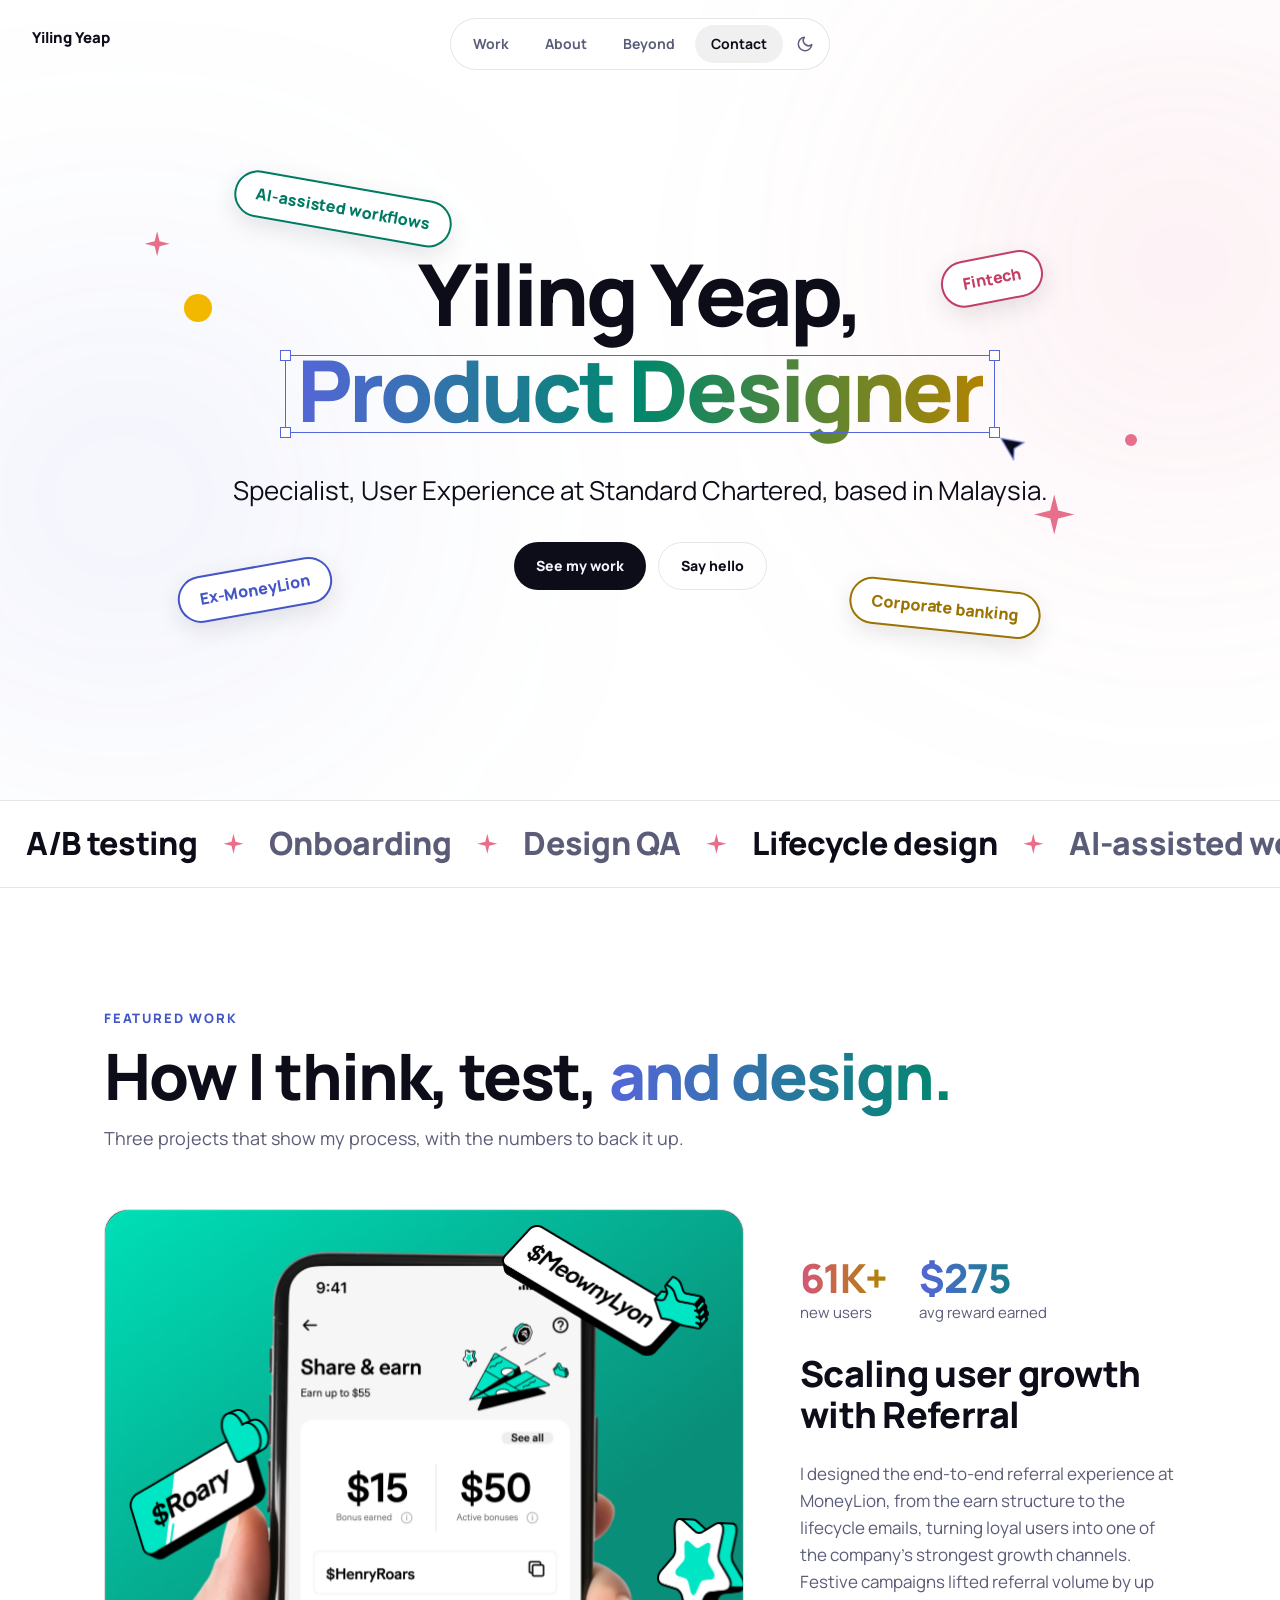
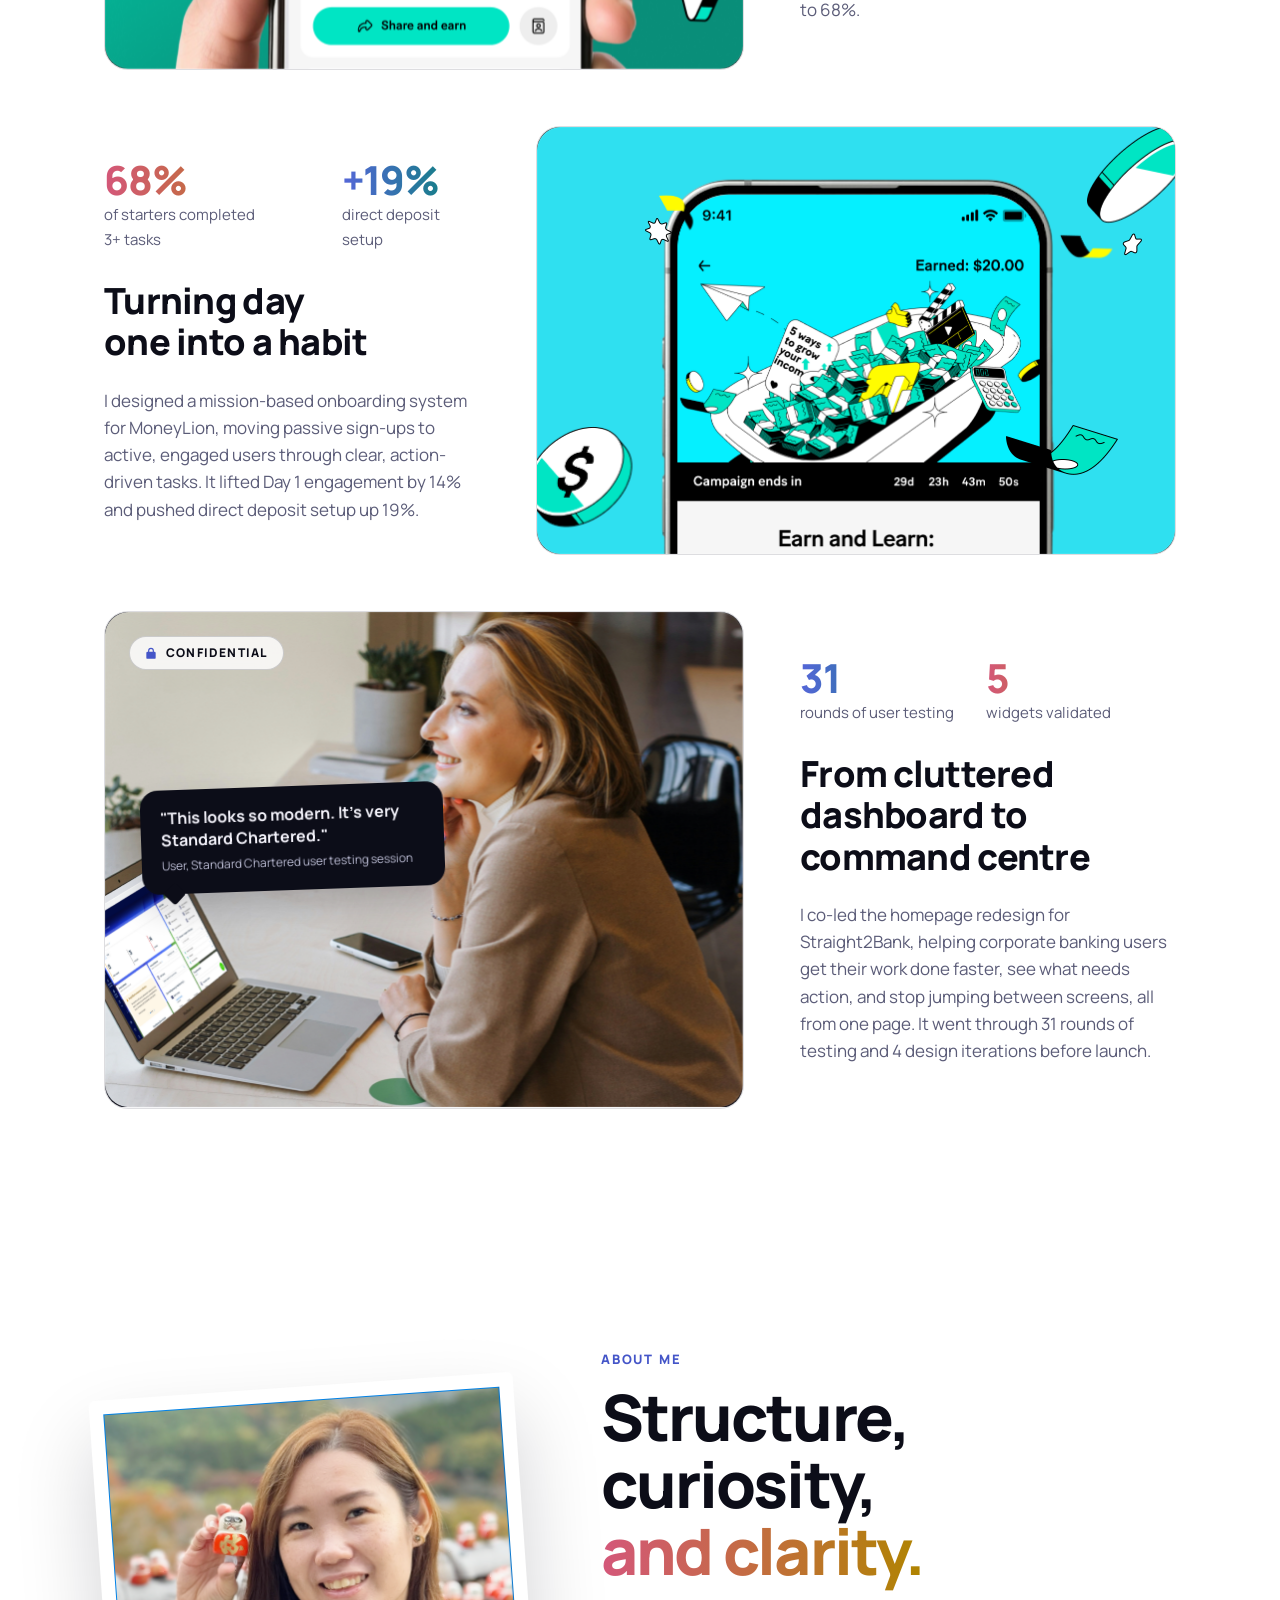
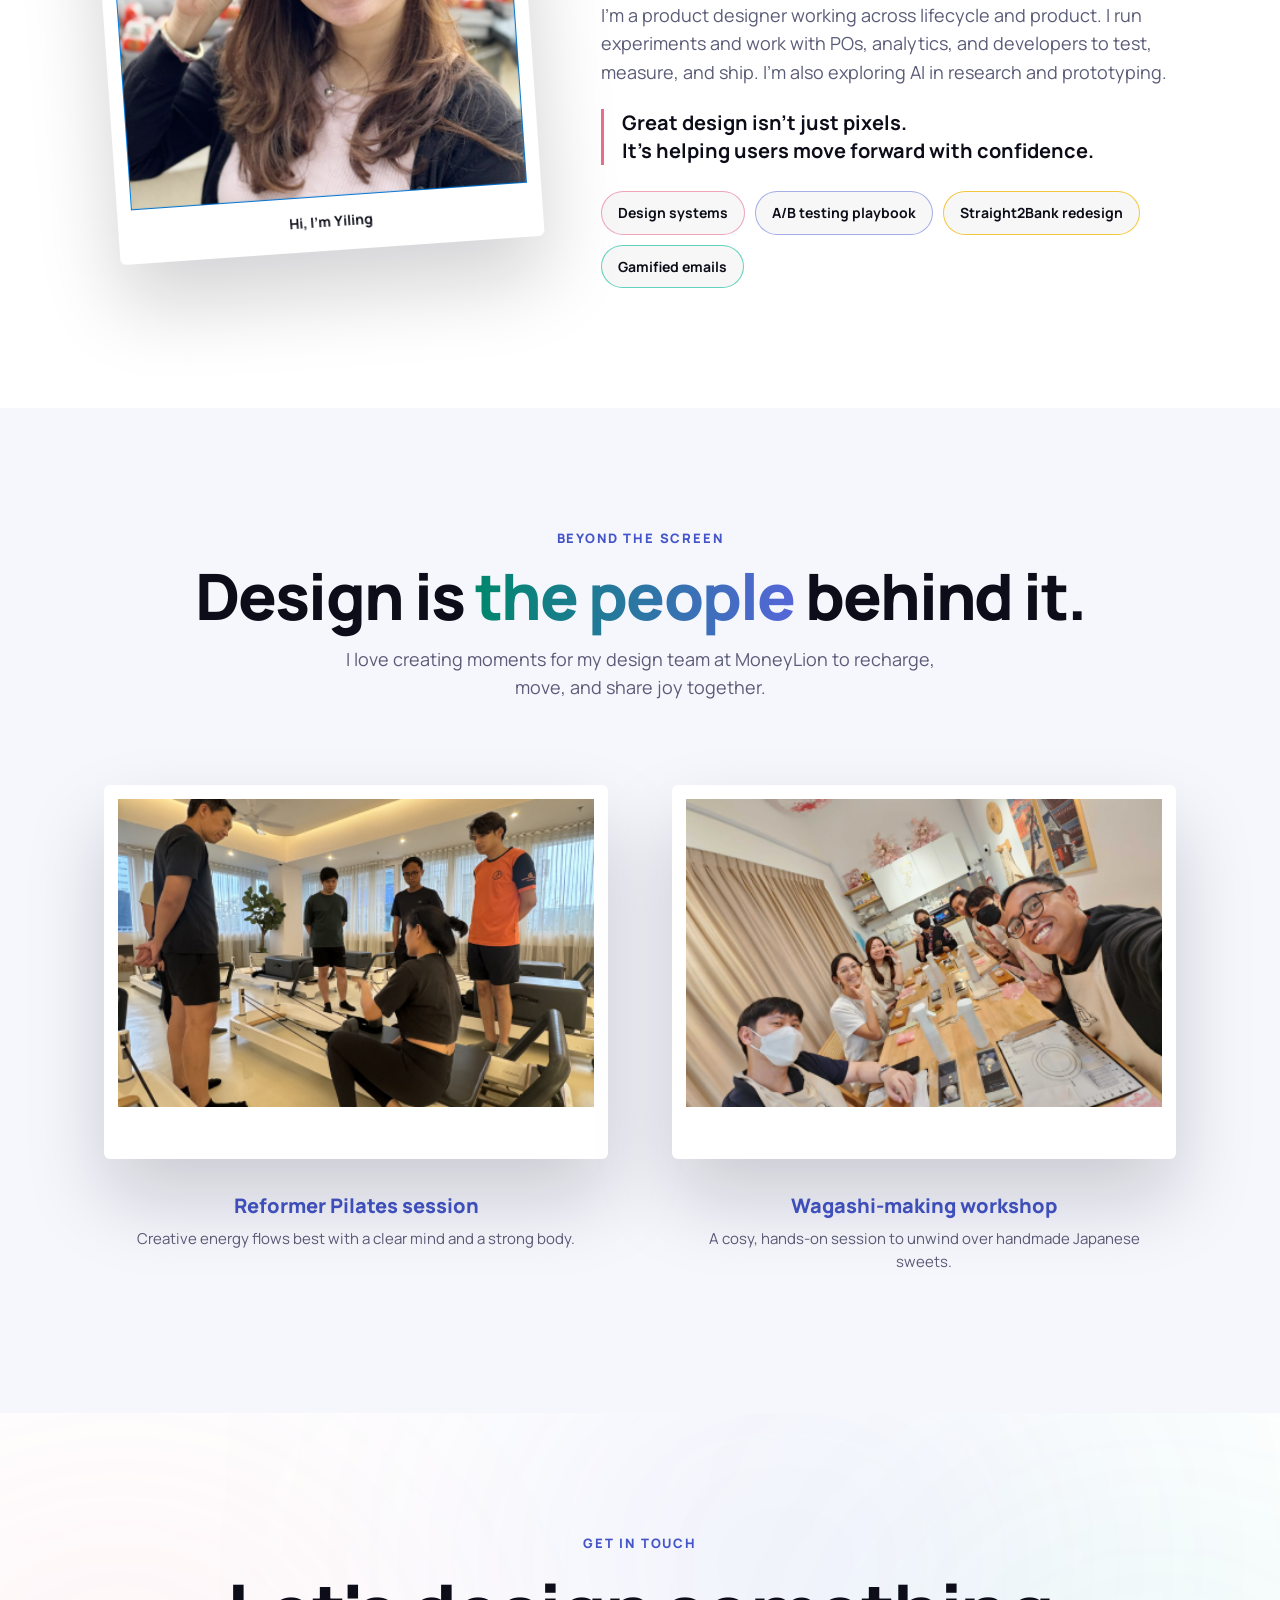
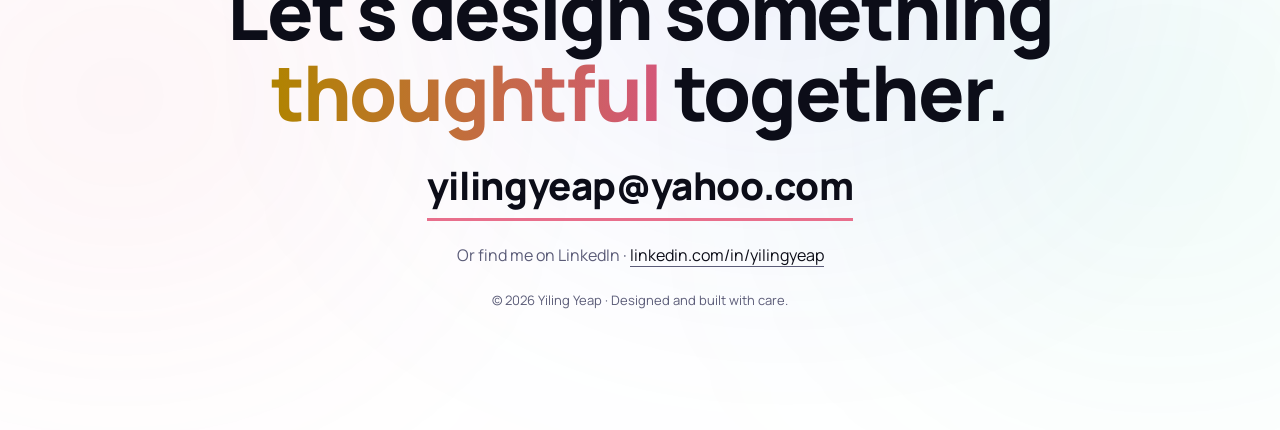
==== index.html @ b0829413 "Remove dark edge columns baked into case-study screenshots Co-Authored-By: Claude Sonnet 5.5 <norepl" ====
<!doctype html>
<html lang="en">
<head>
<meta charset="utf-8">
<meta name="viewport" content="width=device-width,initial-scale=1">
<title>Yiling Yeap · Product Designer</title>
<meta name="description" content="Yiling Yeap, Product Designer. Specialist, User Experience at Standard Chartered, based in Malaysia.">
<meta property="og:title" content="Yiling Yeap · Product Designer">
<meta property="og:description" content="Specialist, User Experience at Standard Chartered, based in Malaysia.">
<meta name="theme-color" content="#0C0D18">
<script>
(function(){var t='dark';try{var s=localStorage.getItem('theme');if(s==='light'||s==='dark')t=s;else if(window.matchMedia&&matchMedia('(prefers-color-scheme: light)').matches)t='light';}catch(e){try{if(matchMedia('(prefers-color-scheme: light)').matches)t='light';}catch(e2){}}
document.documentElement.setAttribute('data-theme',t);
var m=document.querySelector('meta[name="theme-color"]');if(m)m.setAttribute('content',t==='light'?'#FFFFFF':'#0C0D18');})();
</script>
<link rel="preconnect" href="https://fonts.googleapis.com">
<link rel="preconnect" href="https://fonts.gstatic.com" crossorigin>
<link href="https://fonts.googleapis.com/css2?family=Manrope:wght@400;500;700;800&display=swap" rel="stylesheet">
<style>/* critical fallback: keeps the theme toggle from ever rendering as an unstyled button */
.theme-toggle{width:36px;height:36px;padding:0;margin:0;border:0;background:none;color:inherit;font:inherit;display:inline-grid;place-items:center;cursor:pointer;vertical-align:middle}
.theme-toggle svg{width:18px;height:18px;display:block}
.theme-toggle .i-moon{display:none}
html[data-theme="light"] .theme-toggle .i-sun{display:none}
html[data-theme="light"] .theme-toggle .i-moon{display:block}</style>
<!-- Cache-busting: bump ?v= on style.css and script.js (here and below) whenever either file changes -->
<link rel="stylesheet" href="style.css?v=20261031e">
</head>
<body>

<a class="brand" href="#top">Yiling Yeap</a>
<nav class="nav" aria-label="Primary">
  <a href="#work">Work</a><a href="#about">About</a><a href="#beyond">Beyond</a><a href="#contact">Contact</a>
  <button class="theme-toggle" id="themeToggle" type="button" aria-label="Switch to light mode" aria-pressed="false">
  <svg class="i-sun" width="18" height="18" viewBox="0 0 24 24" fill="none" stroke="currentColor" stroke-width="2" stroke-linecap="round" stroke-linejoin="round" aria-hidden="true"><circle cx="12" cy="12" r="4"/><path d="M12 2v2M12 20v2M4.93 4.93l1.41 1.41M17.66 17.66l1.41 1.41M2 12h2M20 12h2M4.93 19.07l1.41-1.41M17.66 6.34l1.41-1.41"/></svg>
  <svg class="i-moon" width="18" height="18" viewBox="0 0 24 24" fill="none" stroke="currentColor" stroke-width="2" stroke-linecap="round" stroke-linejoin="round" aria-hidden="true"><path d="M21 12.8A9 9 0 1 1 11.2 3a7 7 0 0 0 9.8 9.8z"/></svg>
</button>
</nav>

<header class="hero" id="top">
  <div class="glow g-pink" aria-hidden="true"></div>
  <div class="glow g-peri" aria-hidden="true"></div>
  <div class="deco" aria-hidden="true">
    <span class="tag t-mint">AI-assisted workflows</span>
    <span class="tag t-pink">Fintech</span>
    <span class="tag t-peri">Ex-MoneyLion</span>
    <span class="tag t-yellow">Corporate banking</span>
    <span class="dot d-yellow"></span>
    <span class="dot d-white"></span>
    <span class="spark s1"></span>
    <span class="spark s2"></span>
  </div>

  <div class="hero-copy">
    <h1>
      <span class="ln"><span class="w">Yiling Yeap,</span></span>
      <span class="ln"><span class="w"><span class="pd grad-role">Product Designer<span class="box" aria-hidden="true"><b></b><b></b><b></b><b></b><svg class="cur" viewBox="-2 -2 26 28" width="26" height="28"><path d="M0 0 L22 9 L11 13 L8 24 Z" fill="#F4F3FB" stroke="#8d9cf0" stroke-opacity=".75" stroke-width="1.5" stroke-linejoin="round"/></svg></span></span></span></span>
    </h1>
    <p class="sub">Specialist, User Experience at Standard Chartered, based in Malaysia.</p>
    <div class="cta">
      <a class="btn primary" href="#work">See my work</a>
      <a class="btn ghost" href="#contact">Say hello</a>
    </div>
  </div>
</header>

<div class="ticker" aria-label="Skills">
  <div class="track" id="track"></div>
</div>

<main>
<section class="work" id="work">
  <div class="wrap">
    <div class="reveal">
      <div class="eyebrow">Featured work</div>
      <h2>How I think, test, <span class="g-mint-peri">and design.</span></h2>
      <p class="lead">Three projects that show my process, with the numbers to back it up.</p>
    </div>

    <article class="feature reveal">
      <div class="vis"><a href="referral.html" aria-label="Read the Referral case study"><div class="anim anim-referral"><img class="base" src="assets/referral-plate.png?v=20261031e" alt="MoneyLion Share and earn referral screen held in a hand" width="640" height="460">
          <img class="el el-roary" src="assets/referral-tag-roary.png?v=20261031e" alt="" width="148" height="163" style="left:2.9688%;top:43.0435%;width:23.125%;height:35.5435%">
          <img class="el el-meow" src="assets/referral-tag-meownylyon.png?v=20261031e" alt="" width="208" height="131" style="left:62.1875%;top:3.2609%;width:32.5%;height:28.4783%">
          <img class="el el-star" src="assets/referral-star.png?v=20261031e" alt="" width="88" height="104" style="left:86.5625%;top:67.1739%;width:13.75%;height:22.7174%">
        </div></a></div>
      <div class="info">
        <div class="stats">
          <div><b class="n-pink">61K+</b><small>new users</small></div>
          <div><b class="n-peri">$275</b><small>avg reward earned</small></div>
        </div>
        <h3><a href="referral.html">Scaling user growth with Referral</a></h3>
        <p>I designed the end-to-end referral experience at MoneyLion, from the earn structure to the lifecycle emails, turning loyal users into one of the company's strongest growth channels. Festive campaigns lifted referral volume by up to&nbsp;68%.</p>
      </div>
    </article>

    <article class="feature flip reveal">
      <div class="vis"><a href="onboarding.html" aria-label="Read the Onboarding Missions case study"><div class="anim anim-onboarding"><img class="base" src="assets/onboarding-plate.png?v=20261031e" alt="MoneyLion Earn and Learn onboarding mission screen" width="640" height="429" loading="lazy">
          <img class="el el-coin-large" src="assets/onboarding-coin-large.png?v=20261031e" alt="" width="103" height="97" loading="lazy" style="left:86.1719%;top:-0.1166%;width:16.0938%;height:22.7273%">
          <img class="el el-band" src="assets/onboarding-confetti-band.png?v=20261031e" alt="" width="66" height="64" loading="lazy" style="left:80.625%;top:20.979%;width:10.3906%;height:14.9184%">
          <img class="el el-star-s" src="assets/onboarding-star-small.png?v=20261031e" alt="" width="39" height="39" loading="lazy" style="left:90.3125%;top:23.0769%;width:6.0938%;height:9.0909%">
          <img class="el el-yellow" src="assets/onboarding-confetti-yellow.png?v=20261031e" alt="" width="38" height="48" loading="lazy" style="left:19.0625%;top:13.986%;width:5.9375%;height:11.3054%">
          <img class="el el-star-p" src="assets/onboarding-star-spiky.png?v=20261031e" alt="" width="27" height="27" loading="lazy" style="left:16.9531%;top:21.3287%;width:4.2188%;height:6.2937%">
          <img class="el el-coin-dollar" src="assets/onboarding-coin-dollar.png?v=20261031e" alt="" width="125" height="132" loading="lazy" style="left:-3.125%;top:66.4336%;width:19.6094%;height:30.8858%">
          <img class="el el-cash" src="assets/onboarding-cash.png?v=20261031e" alt="" width="112" height="50" loading="lazy" style="left:73.5156%;top:69.8135%;width:17.5%;height:11.655%">
        </div></a></div>
      <div class="info">
        <div class="stats">
          <div><b class="n-pink">68%</b><small>of starters completed 3+&nbsp;tasks</small></div>
          <div><b class="n-peri">+19%</b><small>direct deposit setup</small></div>
        </div>
        <h3><a href="onboarding.html">Turning day one into a habit</a></h3>
        <p>I designed a mission-based onboarding system for MoneyLion, moving passive sign-ups to active, engaged users through clear, action-driven tasks. It lifted Day&nbsp;1 engagement by 14% and pushed direct deposit setup up 19%.</p>
      </div>
    </article>

    <article class="feature conf reveal">
      <div class="vis">
        <span class="badge-conf"><svg width="14" height="14" viewBox="0 0 24 24" fill="currentColor" aria-hidden="true"><path d="M7 10V8a5 5 0 0 1 10 0v2h1a2 2 0 0 1 2 2v8a2 2 0 0 1-2 2H6a2 2 0 0 1-2-2v-8a2 2 0 0 1 2-2h1Zm2 0h6V8a3 3 0 0 0-6 0v2Z"/></svg>Confidential</span>
        <img src="assets/s2b.png" alt="Straight2Bank dashboard on a laptop" width="640" height="497">
        <figure class="bubble">
          <blockquote>"This looks so modern. It's very Standard Chartered."</blockquote>
          <figcaption>User, Standard Chartered user testing session</figcaption>
        </figure>
      </div>
      <div class="info">
        <div class="stats">
          <div><b class="n-peri">31</b><small>rounds of user testing</small></div>
          <div><b class="n-yellow">5</b><small>widgets validated</small></div>
        </div>
        <h3>From cluttered dashboard to command centre</h3>
        <p>I co-led the homepage redesign for Straight2Bank, helping corporate banking users get their work done faster, see what needs action, and stop jumping between screens, all from one page. It went through 31 rounds of testing and 4 design iterations before launch.</p>
      </div>
    </article>
  </div>
</section>

<section class="about" id="about">
  <div class="wrap about-grid">
    <div class="reveal">
      <figure class="polaroid tilt-l">
        <img src="assets/me.png" alt="Yiling holding a small red daruma doll" width="403" height="403" loading="lazy">
        <figcaption>Hi, I'm Yiling</figcaption>
      </figure>
    </div>
    <div class="reveal">
      <div class="eyebrow">About me</div>
      <h2>Structure, curiosity, <span class="g-pink-yellow">and clarity.</span></h2>
      <p class="body-lg">I'm a product designer working across lifecycle and product. I run experiments and work with POs, analytics, and developers to test, measure, and ship. I'm also exploring AI in research and prototyping.</p>
      <blockquote class="pull">Great design isn't just pixels.<br>It's helping users move forward with confidence.</blockquote>
      <ul class="chips">
        <li class="c-pink">Design systems</li><li class="c-peri">A/B testing playbook</li><li class="c-yellow">Straight2Bank redesign</li><li class="c-mint">Gamified emails</li>
      </ul>
    </div>
  </div>
</section>

<section class="beyond" id="beyond">
  <div class="wrap">
    <div class="reveal center">
      <div class="eyebrow">Beyond the screen</div>
      <h2>Design is <span class="g-mint-peri">the people</span> behind it.</h2>
      <p class="lead">I love creating moments for my design team at MoneyLion to recharge, move, and share joy together.</p>
    </div>
    <div class="pair">
      <figure class="moment reveal">
        <div class="polaroid pl"><img src="assets/pilates.png" alt="Team reformer pilates session" width="411" height="266" loading="lazy"></div>
        <figcaption><b>Reformer Pilates session</b><small>Creative energy flows best with a clear mind and a strong body.</small></figcaption>
      </figure>
      <figure class="moment reveal">
        <div class="polaroid pr"><img src="assets/wagashi.png" alt="Team wagashi-making workshop" width="411" height="266" loading="lazy"></div>
        <figcaption><b>Wagashi-making workshop</b><small>A cosy, hands-on session to unwind over handmade Japanese sweets.</small></figcaption>
      </figure>
    </div>
  </div>
</section>

<section class="contact" id="contact">
  <div class="glow c1" aria-hidden="true"></div><div class="glow c2" aria-hidden="true"></div><div class="glow c3" aria-hidden="true"></div>
  <div class="wrap center reveal">
    <div class="eyebrow">Get in touch</div>
    <h2 class="mega">Let's design something <span class="g-yellow-pink">thoughtful</span> together.</h2>
    <a class="mail" href="mailto:yilingyeap@yahoo.com">yilingyeap@yahoo.com</a>
    <p class="social">Or find me on LinkedIn · <a href="https://www.linkedin.com/in/yilingyeap/" target="_blank" rel="noopener">linkedin.com/in/yilingyeap</a></p>
    <p class="legal">© 2026 Yiling Yeap · Designed and built with care.</p>
  </div>
</section>
</main>

<div class="toast" id="toast" role="status" aria-live="polite">Case study coming soon</div>
<script src="script.js?v=20261031e"></script>
</body>
</html>
---- style.css ----
:root{
  --bg:#0c0d18; --panel:#141528; --ink:#f4f3fb; --mute:#9a9bb8; --line:rgba(255,255,255,.09);
  --peri:#8d9cf0; --pink:#f4a6b5; --yellow:#ffd60a; --mint:#00e0b8; --on-ink:#0c0d18;
  --glass:rgba(20,21,40,.7); --nav-glass:rgba(20,21,40,.78); --paper:#f4f3fb;
  /* accent variants for text (equal to the accents in dark; darker in light for contrast) */
  --pink-x:var(--pink); --yellow-x:var(--yellow); --mint-x:var(--mint);
  --pink-t:var(--pink); --yellow-t:var(--yellow); --mint-t:var(--mint); --peri-t:var(--peri);
  --hover:rgba(255,255,255,.08); --chip:rgba(255,255,255,.04);
  --glow-pink:rgba(244,166,181,.24); --glow-peri:rgba(141,156,240,.2);
  --c1:rgba(244,166,181,.16); --c2:rgba(141,156,240,.18); --c3:rgba(0,224,184,.13);
  --beyond:rgba(141,156,240,.06);
  --tag-shadow:rgba(0,0,0,.35); --card-shadow:rgba(0,0,0,.4); --pol-shadow:rgba(0,0,0,.5);
  --chip-pink:rgba(244,166,181,.55); --chip-peri:rgba(141,156,240,.55); --chip-yellow:rgba(255,214,10,.55); --chip-mint:rgba(0,224,184,.55);
  --spark:#fff; --cur-fill:#f4f3fb; --cta-glow:rgba(244,166,181,.25);
  color-scheme:dark;
}
html[data-theme="light"]{
  --bg:#ffffff; --panel:#f5f5f7; --ink:#0c0d18; --mute:#5b5c78; --line:rgba(12,13,24,.10);
  --peri:#5566d8; --pink:#e86f8c; --yellow:#f2b800; --mint:#00b894; --on-ink:#f4f3fb;
  --glass:rgba(255,255,255,.7); --nav-glass:rgba(255,255,255,.86); --paper:#ffffff;
  --pink-x:#d4577a; --yellow-x:#b08400; --mint-x:#00876c;
  --pink-t:#c23e64; --yellow-t:#9a7300; --mint-t:#007a62; --peri-t:#4455c8;
  --hover:rgba(12,13,24,.06); --chip:rgba(12,13,24,.03);
  --glow-pink:rgba(232,111,140,.13); --glow-peri:rgba(85,102,216,.11);
  --c1:rgba(232,111,140,.10); --c2:rgba(85,102,216,.10); --c3:rgba(0,184,148,.09);
  --beyond:rgba(85,102,216,.05);
  --tag-shadow:rgba(12,13,24,.10); --card-shadow:rgba(12,13,24,.18); --pol-shadow:rgba(12,13,24,.18);
  --chip-pink:rgba(232,111,140,.6); --chip-peri:rgba(85,102,216,.5); --chip-yellow:rgba(242,184,0,.75); --chip-mint:rgba(0,184,148,.6);
  --spark:#e86f8c; --cur-fill:#0c0d18; --cta-glow:rgba(232,111,140,.28);
  color-scheme:light;
}
*{box-sizing:border-box;margin:0;padding:0}
html{scroll-behavior:smooth;scroll-padding-top:80px}
body{background:var(--bg);color:var(--ink);font-family:Manrope,system-ui,sans-serif;line-height:1.55;overflow-x:hidden;-webkit-font-smoothing:antialiased}
img{display:block;max-width:100%;height:auto}
a{color:inherit;text-decoration:none}
ul{list-style:none}
.wrap{max-width:1120px;margin:0 auto;padding:0 24px}
.center{text-align:center}

/* gradient text */
.g-mint-peri,.g-pink-yellow,.g-yellow-pink,.grad-role,.stats b{-webkit-background-clip:text;background-clip:text;color:transparent;-webkit-text-fill-color:transparent}
.g-mint-peri{background-image:linear-gradient(90deg,var(--peri),var(--mint-x))}
.section-mint .g-mint-peri{background-image:linear-gradient(90deg,var(--mint-x),var(--peri))}
.beyond .g-mint-peri{background-image:linear-gradient(90deg,var(--mint-x),var(--peri))}
.g-pink-yellow{background-image:linear-gradient(90deg,var(--pink-x),var(--yellow-x))}
.g-yellow-pink{background-image:linear-gradient(90deg,var(--yellow-x),var(--pink-x))}
.grad-role{background-image:linear-gradient(90deg,var(--peri),var(--mint-x) 50%,var(--yellow-x))}
.n-pink{background-image:linear-gradient(90deg,var(--pink-x),var(--yellow-x))}
.n-peri{background-image:linear-gradient(90deg,var(--peri),var(--mint-x))}
.n-yellow{background-image:linear-gradient(90deg,var(--pink-x),var(--yellow-x))}

/* nav */
.brand{position:fixed;top:26px;left:32px;z-index:50;font-weight:800;font-size:15px}
.nav{position:fixed;top:18px;left:50%;transform:translateX(-50%);z-index:50;display:flex;gap:4px;padding:6px;border-radius:999px;
  background:var(--nav-glass);backdrop-filter:blur(16px) saturate(1.4);-webkit-backdrop-filter:blur(16px) saturate(1.4);border:1px solid var(--line)}
.nav a{padding:8px 16px;border-radius:999px;font-size:14px;font-weight:700;color:var(--mute);transition:.2s}
.nav a:hover,.nav a.on{color:var(--ink);background:var(--hover)}
.nav{align-items:center}
.theme-toggle{width:36px;height:36px;margin:0;padding:0;display:grid;place-items:center;border-radius:999px;cursor:pointer;color:var(--mute);background:transparent;border:0;font:inherit;flex:none;transition:.2s}
.theme-toggle:hover{background:var(--hover);color:var(--ink)}
.theme-toggle:focus-visible{outline:2px solid var(--peri);outline-offset:3px}
.theme-toggle svg{width:18px;height:18px;display:block}
.theme-toggle .i-moon{display:none}
html[data-theme="light"] .theme-toggle .i-sun{display:none}
html[data-theme="light"] .theme-toggle .i-moon{display:block}

/* buttons */
.btn{display:inline-flex;align-items:center;padding:12px 22px;border-radius:999px;font-weight:800;font-size:14px;transition:transform .2s,background .2s,box-shadow .2s}
.btn.primary{background:var(--ink);color:var(--on-ink)}
.btn.primary:hover{transform:translateY(-2px);box-shadow:0 10px 30px var(--cta-glow)}
.btn.ghost{border:1px solid var(--line);color:var(--ink)}
.btn.ghost:hover{background:var(--hover);transform:translateY(-2px)}

/* hero */
.hero{position:relative;min-height:clamp(640px,62.5vw,900px);display:flex;align-items:center;justify-content:center;padding:120px 24px 80px;overflow:hidden}
.hero-copy{position:relative;z-index:3;width:min(1000px,100%);margin:0 auto;text-align:center;display:flex;flex-direction:column;align-items:center}
h1,h2,h3{text-wrap:balance}
h1{font-size:clamp(44px,6.67vw,96px);line-height:1.04;letter-spacing:-.035em;font-weight:800}
h1 .ln{display:block;overflow:hidden;padding-bottom:.2em;margin-bottom:-.12em}
h1 .ln:nth-child(2){overflow:visible}
h1 .w{display:inline-block;transform:translateY(125%);animation:up .9s cubic-bezier(.2,.8,.2,1) forwards}
h1 .ln:nth-child(2) .w{animation-delay:.12s}
.pd{white-space:nowrap;position:relative;display:inline-block;padding-bottom:.12em;margin-bottom:-.12em}
.box{position:absolute;inset:.1em -12px .14em -12px;border:1.5px solid var(--peri);opacity:0;animation:fade .5s 1.5s forwards;pointer-events:none;-webkit-text-fill-color:initial}
.box b{position:absolute;width:11px;height:11px;background:var(--bg);border:1.5px solid var(--peri)}
.box b:nth-child(1){left:-6px;top:-6px}.box b:nth-child(2){right:-6px;top:-6px}.box b:nth-child(3){left:-6px;bottom:-6px}.box b:nth-child(4){right:-6px;bottom:-6px}
.box .cur path{fill:var(--cur-fill)}
.box .cur{position:absolute;left:calc(100% + 5px);top:calc(100% + 4px);transform:rotate(-12deg);transform-origin:3px 3px}
.sub{margin-top:28px;font-size:clamp(17px,2.1vw,26px);color:var(--ink);max-width:none;opacity:0;animation:fade .8s .5s forwards}
.cta{display:flex;gap:12px;margin-top:32px;flex-wrap:wrap;justify-content:center;opacity:0;animation:fade .8s .7s forwards}
@keyframes up{to{transform:none}}
@keyframes fade{to{opacity:1}}
.glow{position:absolute;border-radius:50%;filter:blur(140px);pointer-events:none}
.g-pink{width:36.1%;aspect-ratio:1;left:74.3%;top:4.2%;background:var(--glow-pink)}
.g-peri{width:36.1%;aspect-ratio:520/420;left:-8.3%;top:38.7%;background:var(--glow-peri)}
.deco{position:absolute;inset:0;z-index:2;pointer-events:none}
.tag{position:absolute;padding:12px 20px;border-radius:999px;transform:translate(-50%,-50%) rotate(var(--r));background:var(--bg);border:2px solid currentColor;font-weight:800;font-size:16px;line-height:1.2;white-space:nowrap;box-shadow:0 8px 24px var(--tag-shadow);animation:flt 5s ease-in-out infinite}
.t-mint{color:var(--mint-t);left:26.8%;top:26.1%;--r:10deg}
.t-pink{color:var(--pink-t);left:77.5%;top:34.9%;--r:-11deg;animation-delay:-1.2s}
.t-peri{color:var(--peri-t);left:19.9%;top:73.8%;--r:-10deg;animation-delay:-2.4s}
.t-yellow{color:var(--yellow-t);left:73.8%;top:76%;--r:6deg;animation-delay:-3.6s}
@keyframes flt{0%,100%{transform:translate(-50%,-50%) rotate(var(--r))}50%{transform:translate(-50%,calc(-50% - 10px)) rotate(var(--r))}}
.dot{position:absolute;border-radius:50%;animation:bob 4s ease-in-out infinite}
.d-yellow{left:14.4%;top:36.7%;width:28px;height:28px;background:var(--yellow)}
.d-white{left:87.9%;top:54.3%;width:12px;height:12px;background:var(--spark);animation-delay:-1.5s}
.spark{position:absolute;background:currentColor;clip-path:polygon(50% 0,60% 40%,100% 50%,60% 60%,50% 100%,40% 60%,0 50%,40% 40%);animation:bob 4.5s ease-in-out infinite}
.s1{left:11.3%;top:28.9%;width:25px;height:25px;color:var(--spark)}
.s2{left:80.8%;top:61.8%;width:40px;height:40px;color:var(--pink);animation-delay:-2s}
@keyframes bob{50%{transform:translateY(-10px) rotate(8deg)}}
@media(max-width:900px){
  .hero{min-height:0;padding:120px 24px 80px}
  .tag,.spark,.d-white{display:none}
  .d-yellow{top:16%;left:8%}
  .g-pink{width:70%;left:40%}.g-peri{width:70%}
}

/* ticker */
.ticker{border-block:1px solid var(--line);overflow:hidden;white-space:nowrap;height:88px;display:flex;align-items:center;background:var(--bg)}
.track{display:inline-flex;align-items:center;gap:26px;animation:mq 60s linear infinite;padding-left:26px;will-change:transform}
.ticker:hover .track{animation-play-state:paused}
.track span{font-size:32px;font-weight:800;letter-spacing:-.01em;color:var(--mute)}
.track span.hi{color:var(--ink)}
.track i{width:20px;height:20px;background:var(--pink);clip-path:polygon(50% 0,60% 40%,100% 50%,60% 60%,50% 100%,40% 60%,0 50%,40% 40%);flex:none}
@keyframes mq{to{transform:translateX(-50%)}}

/* sections */
section{padding:120px 0;position:relative}
.eyebrow{font-size:13px;font-weight:800;letter-spacing:.14em;text-transform:uppercase;color:var(--peri-t)}
h2{font-size:clamp(36px,5vw,64px);letter-spacing:-.03em;line-height:1.05;font-weight:800;margin:14px 0 16px}
.lead{color:var(--mute);font-size:18px;max-width:640px}
.center .lead{margin:0 auto}

/* features */
.work .wrap{display:flex;flex-direction:column;gap:56px}
.feature{display:grid;grid-template-columns:640px 1fr;gap:56px;align-items:center}
.feature.flip{grid-template-columns:1fr 640px}
.feature.flip .vis{order:2}
.vis{position:relative;border-radius:24px;overflow:hidden;isolation:isolate;transform:translateZ(0);border:1px solid var(--line);background:var(--panel)}
.vis img{width:100%;transform:scale(1) translateZ(0);transform-origin:50% 50%;backface-visibility:hidden;will-change:transform;transition:transform .5s cubic-bezier(.2,.7,.2,1)}
.feature:hover .vis img{transform:scale(1.03) translateZ(0)}
.stats{display:flex;gap:32px;margin-bottom:28px}
.stats b{display:block;font-size:40px;font-weight:800;letter-spacing:-.03em;line-height:1.1}
.stats small{color:var(--mute);font-size:15px}
.feature h3{font-size:clamp(28px,3vw,36px);line-height:1.15;letter-spacing:-.02em;font-weight:800;margin-bottom:24px}
.feature p{color:var(--mute);font-size:17px;line-height:1.6;margin-bottom:28px}
.feature .info p:last-child{margin-bottom:0}
.bubble{position:absolute;left:5.6%;top:35%;width:47.5%;background:var(--ink);color:var(--on-ink);border-radius:18px;padding:18px 20px;min-width:0;transform:rotate(-2deg);
  box-shadow:0 16px 32px var(--card-shadow)}
.bubble::after{content:"";position:absolute;left:24px;bottom:-8px;width:16px;height:16px;background:var(--ink);transform:rotate(45deg);border-radius:3px}
.bubble blockquote{font-weight:700;font-size:clamp(11px,1.5vw,16px);line-height:1.35}
.bubble figcaption{margin-top:6px;font-size:clamp(9px,1vw,12px);color:#5b5c78}
html[data-theme="light"] .bubble figcaption{color:#b8b9d0}

/* about */
.about-grid{display:grid;grid-template-columns:.85fr 1.15fr;gap:72px;align-items:center}
.polaroid{background:var(--paper);padding:14px 14px 18px;border-radius:6px;box-shadow:0 40px 80px var(--pol-shadow);transform-origin:50% 50%;backface-visibility:hidden;will-change:transform;transition:transform .5s cubic-bezier(.2,.7,.2,1)}
.polaroid figcaption{color:#0c0d18;font-weight:700;font-size:14px;text-align:center;padding-top:14px}
.tilt-l{transform:rotate(-4deg)}
.tilt-l:hover{transform:rotate(0) scale(1.02)}
.body-lg{font-size:18px;color:var(--mute);line-height:1.6;margin-bottom:22px}
.pull{text-wrap:balance;border-left:3px solid var(--pink);padding-left:18px;font-size:20px;font-weight:700;line-height:1.4;margin-bottom:26px}
.chips{display:flex;flex-wrap:wrap;gap:10px}
.chips li{padding:10px 16px;border-radius:999px;font-size:14px;font-weight:700;background:var(--chip);border:1px solid var(--line)}
.c-pink{border-color:var(--chip-pink)!important}.c-peri{border-color:var(--chip-peri)!important}
.c-yellow{border-color:var(--chip-yellow)!important}.c-mint{border-color:var(--chip-mint)!important}

/* beyond */
.beyond{background:var(--beyond)}
.pair{display:grid;grid-template-columns:1fr 1fr;gap:64px;margin-top:64px;padding:20px 0}
.moment{text-align:center}
.moment .polaroid{padding:14px 14px 52px;margin-bottom:30px}
.moment .polaroid img{width:100%}
.moment .polaroid{transform:rotate(0)}
.moment:hover .polaroid{transform:rotate(-3deg)}
.moment:nth-child(even):hover .polaroid{transform:rotate(3deg)}
.moment b{display:block;font-size:20px;font-weight:800;color:var(--peri-t);margin-bottom:6px}
.moment small{display:block;color:var(--mute);font-size:15px;max-width:440px;margin:0 auto}

/* contact */
.contact{padding:120px 0;overflow:hidden;text-align:center}
.mega{font-size:clamp(40px,6vw,84px);line-height:1.05;letter-spacing:-.03em;max-width:1000px;margin:18px auto 24px}
.mail{display:inline-block;font-size:clamp(20px,3vw,40px);font-weight:800;letter-spacing:-.01em;border-bottom:3px solid var(--pink);padding-bottom:2px;transition:color .2s,border-color .2s}
.mail:hover{color:var(--yellow-x);border-color:var(--yellow-x)}
.social{margin-top:22px;color:var(--mute);font-size:16px}
.social a{color:var(--ink);border-bottom:1px solid var(--mute)}
.legal{margin-top:22px;color:var(--mute);font-size:13px}
.c1{width:520px;height:380px;left:-140px;top:15%;background:var(--c1)}
.c2{width:600px;height:420px;left:38%;top:-60px;background:var(--c2)}
.c3{width:480px;height:380px;right:-120px;top:20%;background:var(--c3)}
.contact .wrap{position:relative;z-index:2}

/* reveal + toast */
.reveal{opacity:0;transform:translateY(34px);transition:opacity .8s ease,transform .8s ease}
.reveal.in{opacity:1;transform:none}
.toast{position:fixed;left:50%;bottom:28px;transform:translate(-50%,20px);background:var(--ink);color:var(--on-ink);font-weight:800;font-size:14px;padding:12px 20px;border-radius:999px;opacity:0;pointer-events:none;transition:.3s;z-index:80}
.toast.show{opacity:1;transform:translate(-50%,0)}

/* theme switch: short colour fade, applied only while switching so hero, ticker and image hovers are untouched */
html.theme-fade body,html.theme-fade .nav,html.theme-fade .nav a,html.theme-fade .theme-toggle,html.theme-fade .ticker,html.theme-fade .track span,html.theme-fade .vis,html.theme-fade .tag,html.theme-fade .box b,
html.theme-fade .chips li,html.theme-fade .beyond,html.theme-fade .lead,html.theme-fade .feature p,html.theme-fade .stats small,html.theme-fade .body-lg,html.theme-fade .moment small,html.theme-fade .social,html.theme-fade .legal,html.theme-fade .eyebrow,html.theme-fade .pull,html.theme-fade .btn,html.theme-fade .mail{transition:background-color .3s ease,color .3s ease,border-color .3s ease}

/* responsive */
@media(max-width:1100px){
  .feature,.feature.flip{grid-template-columns:1fr;gap:28px}
  .feature.flip .vis{order:0}
  .about-grid{grid-template-columns:1fr;gap:48px}
  .about-grid .polaroid{max-width:360px;margin:0 auto}
  .brand{display:none}
}
@media(max-width:700px){
  h1{font-size:clamp(30px,9.6vw,48px)}
  .box{inset:.1em -10px .16em -10px}
  section{padding:84px 0}
  .pair{grid-template-columns:1fr;gap:48px}
  .nav a{padding:8px 11px;font-size:13px}
    .stats b{font-size:34px}
  .track span{font-size:24px}.ticker{height:68px}
}
@media(prefers-reduced-motion:reduce){
  *{animation:none!important;transition:none!important;scroll-behavior:auto!important}
  h1 .w{transform:none}.sub,.cta,.box{opacity:1}.reveal{opacity:1;transform:none}
}

/* ============ Referral case study page (body.case) ============ */
:root{
  --st-pink:rgba(244,166,181,.22); --st-peri:rgba(141,156,240,.22); --st-yellow:rgba(255,214,10,.22); --st-mint:rgba(0,224,184,.22);
}
html[data-theme="light"]{
  --st-pink:rgba(232,111,140,.2); --st-peri:rgba(85,102,216,.18); --st-yellow:rgba(242,184,0,.22); --st-mint:rgba(0,184,148,.2);
}
.case .wrap{max-width:1168px}
.case .a-pink{--a:var(--pink-t)}.case .a-peri{--a:var(--peri-t)}.case .a-yellow{--a:var(--yellow-t)}.case .a-mint{--a:var(--mint-t)}
.case .s-pink{--st:var(--st-pink)}.case .s-peri{--st:var(--st-peri)}.case .s-yellow{--st:var(--st-yellow)}.case .s-mint{--st:var(--st-mint)}
.n-pinkperi{background-image:linear-gradient(90deg,var(--pink-x),var(--peri))}
.n-mintpink{background-image:linear-gradient(90deg,var(--mint-x),var(--peri))}
.big{-webkit-background-clip:text;background-clip:text;color:transparent;-webkit-text-fill-color:transparent}
.cs-h1 .g-mint-peri{background-image:linear-gradient(90deg,var(--mint-x),var(--peri))}

/* hero */
.cs-hero{padding:130px 0 120px;position:relative}
.cs-hero-grid{display:grid;grid-template-columns:540px 1fr;gap:40px;align-items:center;justify-content:space-between}
.cs-hero-copy{display:flex;flex-direction:column;gap:24px;align-items:flex-start;min-width:0}
.case .back{display:inline-flex;align-items:center;gap:8px;font-size:14px;font-weight:700;color:var(--mute);transition:color .2s}
.case .back svg{flex:none;transition:transform .25s ease}
.case .back:hover svg{transform:translateX(-4px)}
.case .back:hover{color:var(--ink)}
.case .back:focus-visible{outline:2px solid var(--peri);outline-offset:4px;border-radius:4px}
h1.cs-h1{font-size:56px;line-height:60px;letter-spacing:-.02em;font-weight:800}
.cs-sub{font-size:18px;line-height:28px;color:var(--mute)}
.meta{display:flex;flex-wrap:wrap;gap:20px 36px}
.meta dt{font-size:11px;font-weight:800;letter-spacing:.1em;text-transform:uppercase;color:var(--mute);margin-bottom:4px}
.meta dd{font-size:15px;font-weight:700;color:var(--ink)}
.cs-hero-vis{width:100%;max-width:540px;justify-self:end}

/* sections */
.cs-sec{padding:0 0 120px}
.cs-sec .wrap{display:flex;flex-direction:column;gap:28px;align-items:stretch}
.cs-sec h2{font-size:44px;line-height:50px;letter-spacing:-.015em;margin:0}
.cs-lead{font-size:18px;line-height:28px;color:var(--mute)}
.cs-grid{display:grid;gap:20px;align-items:stretch}
.cs-grid.g4{grid-template-columns:repeat(4,1fr)}
.cs-grid.g3{grid-template-columns:repeat(3,1fr)}
.cs-grid.g2{grid-template-columns:repeat(2,1fr)}
.cs-grid.g5{grid-template-columns:repeat(5,1fr);gap:20px}
.cs-card{background:var(--panel);border:1px solid var(--line);border-radius:20px;padding:28px;min-width:0}
.cs-num{font-size:14px;font-weight:800;color:var(--a)}
.cs-card h3{font-size:18px;line-height:26px;font-weight:700;color:var(--ink);letter-spacing:0;text-wrap:pretty}
#problem .cs-card{display:flex;flex-direction:column;gap:16px}

/* strategy */
.strat{display:flex;flex-direction:column;gap:18px}
.strat .bar{width:32px;height:4px;border-radius:2px;background:var(--a)}
.strat h3{font-size:24px;line-height:30px;font-weight:800;letter-spacing:-.005em}
.strat ul{display:flex;flex-direction:column;gap:18px}
.strat li{position:relative;padding-left:20px;font-size:15px;line-height:22px;color:var(--mute)}
.strat li::before{content:"";position:absolute;left:0;top:7px;width:8px;height:8px;border-radius:50%;background:var(--a)}

/* showcase */
.showcase{display:flex;flex-direction:column;gap:20px;padding-top:12px}
.showcase .cs-card{border-radius:24px}
.cs-card.wide{display:flex;align-items:center;gap:40px;padding:28px 28px 32px 40px}
.wide-text{display:flex;flex-direction:column;gap:14px;width:340px;flex:none}
.wide-text h3{font-size:28px;line-height:34px;font-weight:800;letter-spacing:-.008em}
.cap{font-size:16px;line-height:25px;color:var(--mute)}
.stage{background:linear-gradient(125deg,var(--st) 0%,transparent 71.4%);border-radius:18px;display:flex;align-items:center;justify-content:center;overflow:hidden}
.wide-stage{flex:1 1 0;min-width:0;gap:28px;padding:32px 24px;border-radius:20px;background-image:linear-gradient(139deg,var(--st) 0%,transparent 71.4%)}
.rel{display:flex;flex-direction:column;align-items:center;gap:14px;flex:0 1 170px;min-width:0}
.rel figcaption{font-size:12px;font-weight:800;letter-spacing:.12em;color:var(--mute)}
.arrow{font-size:28px;font-weight:700;color:var(--mute);line-height:1}
.screen{display:block;border-radius:14px;box-shadow:0 16px 32px var(--card-shadow);object-fit:cover;object-position:top;max-width:100%}
.sc-rel{width:100%;aspect-ratio:170/491;height:auto}
.shots .cs-card{display:flex;flex-direction:column;gap:20px;padding:28px 28px 32px}
.shots .stage{width:100%;height:440px}
.shots .cs-card h3{font-size:22px;line-height:28px;font-weight:800;letter-spacing:-.005em}
.shots .cap{font-size:15px;line-height:23px}
.sc-roar{width:200px;height:auto;aspect-ratio:200/433}
.sc-fest{width:150px;height:auto;aspect-ratio:150/442}
.sc-mail{width:250px;height:auto;aspect-ratio:250/361}

/* outcome */
.stat{display:flex;flex-direction:column;gap:8px;padding:32px 28px;border-radius:20px}
.stat .big{font-size:52px;line-height:56px;font-weight:800;letter-spacing:-.02em;white-space:nowrap}
.stat .lbl{font-size:16px;line-height:22px;font-weight:700;color:var(--ink)}
.stat .sub2{font-size:14px;line-height:20px;color:var(--mute)}

/* Onboarding Missions page additions */
.wide-text .mtypes{display:flex;flex-direction:column;gap:18px;margin-top:4px}
.mtypes li{position:relative;display:flex;flex-direction:column;gap:4px;padding-left:20px}
.mtypes li::before{content:"";position:absolute;left:0;top:7px;width:8px;height:8px;border-radius:50%;background:var(--a)}
.mtypes b{font-size:16px;line-height:22px;font-weight:700;color:var(--ink)}
.mtypes span{font-size:15px;line-height:23px;color:var(--mute)}
.cs-card.wide:has(.mtypes) .wide-text{width:400px}
.shots.tall .stage{height:500px}
.sc-dash{width:230px;height:auto;aspect-ratio:345/1007}
.sc-reward{width:190px;height:auto;aspect-ratio:418/1001}
.sc-dark{width:175px;height:auto;aspect-ratio:368/995}
.sc-err{width:185px;height:auto;aspect-ratio:463/1000}
.cs-grid.g5 .stat{padding:28px 22px}
.cs-grid.g5 .stat .big{font-size:44px;line-height:48px;letter-spacing:-.015em}
.cs-grid.g5 .stat .lbl{font-size:15px;line-height:21px}
.cs-grid.g5 .stat .sub2{font-size:13px;line-height:19px}

/* footer */
.cs-foot{border-top:1px solid var(--line);padding:40px 24px 48px;text-align:center;font-size:14px;color:var(--mute)}

/* home page: Referral card link */
.vis a{display:block}
.vis a:focus-visible{outline:2px solid var(--peri);outline-offset:-4px;border-radius:24px}
.feature h3 a{transition:color .2s}
.feature h3 a:hover,.feature:hover h3 a{color:var(--peri-t)}
.feature h3 a:focus-visible{outline:2px solid var(--peri);outline-offset:4px;border-radius:6px}

@media(max-width:1100px){
  .cs-hero-grid{grid-template-columns:1fr 1fr;gap:32px}
  h1.cs-h1{font-size:44px;line-height:48px}
  .cs-card.wide{gap:28px;padding:28px}
  .wide-text{width:260px}
  .cs-grid.g4{grid-template-columns:repeat(2,1fr)}
  .cs-grid.g5{grid-template-columns:repeat(3,1fr)}
  .cs-card.wide:has(.mtypes) .wide-text{width:300px}
}
@media(max-width:900px){
  .cs-hero{padding:120px 0 80px}
  .cs-hero-grid{grid-template-columns:1fr}
  .cs-hero-vis{justify-self:stretch;max-width:none}
  .cs-sec{padding-bottom:84px}
  .cs-sec h2{font-size:36px;line-height:42px}
  .cs-grid.g3,.cs-grid.g2{grid-template-columns:1fr}
  .cs-card.wide{flex-direction:column;align-items:stretch;gap:24px}
  .wide-text,.cs-card.wide:has(.mtypes) .wide-text{width:auto}
  .wide-stage{flex:none;width:100%}
}
@media(max-width:700px){
  .cs-grid.g5{grid-template-columns:repeat(2,1fr)}
}
@media(max-width:560px){
  h1.cs-h1{font-size:34px;line-height:38px}
  .cs-sub,.cs-lead{font-size:16px;line-height:26px}
  .cs-sec h2{font-size:30px;line-height:36px}
  .cs-grid.g4{grid-template-columns:1fr}
  .cs-card{padding:24px}
  .cs-card.wide{padding:24px}
  .wide-stage{gap:12px;padding:24px 14px}
  .shots .stage{height:400px}
  .shots.tall .stage{height:500px}
  .stat .big{font-size:44px;line-height:48px}
  .meta{gap:18px 28px}
}

/* strat cards (shared with referral and onboarding) */
.strat.a-mint,.strat.a-peri,.strat.a-pink{gap:16px}
.strat > p{font-size:16px;line-height:24px;color:var(--mute)}
/* home page: confidential Straight2Bank card (not a link) */
.badge-conf{position:absolute;top:24px;left:24px;z-index:3;display:inline-flex;align-items:center;gap:8px;padding:9px 16px 9px 14px;border-radius:999px;
  font-size:12px;font-weight:800;text-transform:uppercase;letter-spacing:.1em;line-height:1;color:var(--ink);
  background:color-mix(in srgb,var(--bg) 82%,transparent);border:1px solid color-mix(in srgb,var(--ink) 18%,transparent);
  backdrop-filter:blur(12px);-webkit-backdrop-filter:blur(12px)}
.badge-conf svg{flex:none;display:block}
.badge-conf svg{color:var(--peri-t)}
.feature.conf:hover .vis img{transform:none}
.feature.conf .info p{margin-bottom:0}
@media(max-width:560px){
  .badge-conf{top:14px;left:14px;padding:7px 12px 7px 10px;gap:6px;font-size:11px}
  .feature.conf .bubble{top:42%}
}

/* ============ Home hover micro-animations: Referral + Onboarding cards ============
   Plate (phone and hand, never moves) + separate decorative layers exported from Figma.
   Motion is driven by two registered custom properties: --p (loops while hovered, paused
   otherwise) and --amp (transitions 0 to 1 on hover, so layers ease in and glide home on
   hover out). Browsers without @property simply show the static image. */
@property --p{syntax:'<number>';inherits:false;initial-value:0}
@property --amp{syntax:'<number>';inherits:false;initial-value:0}
.feature .vis .anim{position:relative;display:block;width:100%;aspect-ratio:var(--ar);line-height:0;
  --tx:0px;--ty:0px;--rot:0deg;--sc:0;--op:0;--dur:3.4s;--delay:0s;--wave:anim-swing}
.anim-referral{--ar:640/460}
.anim-onboarding{--ar:640/429}
.feature .vis .anim img{max-width:none}
.feature .vis .anim img.base,.feature:hover .vis .anim img.base{position:relative;display:block;width:100%;height:100%;transform:none;transition:none;will-change:auto}
.feature .vis .anim img.el,.feature:hover .vis .anim img.el{
  position:absolute;display:block;pointer-events:none;
  --k:calc(var(--p) * var(--amp));
  transform:translate(calc(var(--tx) * var(--k) + var(--mx,0) * var(--depth,6px) * var(--amp)),calc(var(--ty) * var(--k) + var(--my,0) * var(--depth,6px) * var(--amp))) rotate(calc(var(--rot) * var(--k))) scale(calc(1 + var(--sc) * var(--k)));
  opacity:calc(1 - var(--op) * var(--k) * var(--k));
  will-change:transform;
  animation:var(--wave) var(--dur) linear var(--delay) infinite paused;
  transition:--amp 1.4s cubic-bezier(.22,1,.36,1)}
@media(hover:hover){
  .feature:hover .vis .anim img.el{--amp:1;animation-play-state:running;transition:--amp 1.2s cubic-bezier(.22,1,.36,1)}
}
.feature:focus-within .vis .anim img.el{--amp:1;animation-play-state:running;transition:--amp 1.2s cubic-bezier(.22,1,.36,1)}
@keyframes anim-swing{0%{--p:0;animation-timing-function:cubic-bezier(.37,0,.63,1)}25%{--p:1;animation-timing-function:cubic-bezier(.37,0,.63,1)}75%{--p:-1;animation-timing-function:cubic-bezier(.37,0,.63,1)}100%{--p:0}}
@keyframes anim-pulse{0%{--p:0;animation-timing-function:cubic-bezier(.37,0,.63,1)}50%{--p:1;animation-timing-function:cubic-bezier(.37,0,.63,1)}100%{--p:0}}
/* Referral: tags bob in opposite phase, star turns and pops */
.vis .anim .el-roary{--depth:16px;--ty:-12px;--rot:5deg;--dur:2.8s;transform-origin:50% 60%}
.vis .anim .el-meow{--depth:14px;--ty:12px;--rot:-5deg;--dur:2.8s;transform-origin:50% 50%}
.vis .anim .el-star{--depth:22px;--wave:anim-pulse;--rot:18deg;--sc:.14;--dur:2.2s;transform-origin:50% 55%}
/* Onboarding: coins drift (towards the card edge they hang off), cash sways, stars twinkle */
.vis .anim .el-coin-large{--depth:20px;--wave:anim-pulse;--tx:14px;--ty:-12px;--rot:-10deg;--dur:3.1s;transform-origin:50% 50%}
.vis .anim .el-coin-dollar{--depth:24px;--wave:anim-pulse;--tx:-14px;--ty:-14px;--rot:10deg;--dur:3.4s;--delay:-1s;transform-origin:50% 50%}
.vis .anim .el-cash{--depth:12px;--ty:-9px;--rot:7deg;--dur:3.1s;--delay:-.7s;transform-origin:12% 50%}
.vis .anim .el-band{--depth:16px;--ty:8px;--rot:12deg;--tx:6px;--dur:2.8s;--delay:-.4s;transform-origin:50% 50%}
.vis .anim .el-yellow{--depth:10px;--ty:-9px;--rot:-18deg;--dur:2.8s;--delay:-1.1s;transform-origin:50% 50%}
.vis .anim .el-star-s{--depth:18px;--sc:.3;--op:.3;--rot:25deg;--dur:2.1s;--delay:-.3s;transform-origin:50% 50%}
.vis .anim .el-star-p{--depth:12px;--sc:.3;--op:.3;--rot:-22deg;--dur:2.4s;--delay:-1.2s;transform-origin:50% 50%}
@media(prefers-reduced-motion:reduce){
  .feature .vis .anim img.el,.feature:hover .vis .anim img.el{animation:none!important;transition:none!important;transform:none;opacity:1}
}

/* Hover extras: whole-image zoom (phone included, so it stays fixed relative to the frame), shine sweep, sparkle burst, pointer parallax (see script.js) */
.feature .vis .anim{overflow:hidden;transform:scale(1) translateZ(0);transition:transform 1.1s cubic-bezier(.16,1,.3,1)}
@media(hover:hover){.feature:hover .vis .anim{transform:scale(1.05) translateZ(0)}}
.feature:focus-within .vis .anim{transform:scale(1.05) translateZ(0)}
.anim::after{content:"";position:absolute;inset:0;pointer-events:none;z-index:4;
  background:linear-gradient(105deg,transparent 38%,rgba(255,255,255,.22) 50%,transparent 62%);
  transform:translateX(-120%);transition:none}
@media(hover:hover){.feature:hover .anim::after{animation:shine 5s linear infinite}}
.feature:focus-within .anim::after{animation:shine 5s linear infinite}
@keyframes shine{0%{transform:translateX(-120%);animation-timing-function:cubic-bezier(.05,.6,.25,1)}48%{transform:translateX(120%)}100%{transform:translateX(120%)}}
.anim .spark{position:absolute;z-index:3;width:var(--s,16px);height:var(--s,16px);margin:calc(var(--s,16px) / -2) 0 0 calc(var(--s,16px) / -2);pointer-events:none;
  color:var(--c,var(--yellow));opacity:0;transform:scale(0) rotate(0deg);animation:spark 2.8s cubic-bezier(.37,0,.63,1) var(--d,0s) infinite paused}
.anim .spark svg{display:block;width:100%;height:100%}
@media(hover:hover){.feature:hover .anim .spark{animation-play-state:running}}
.feature:focus-within .anim .spark{animation-play-state:running}
@keyframes spark{0%{opacity:0;transform:scale(0) rotate(0deg)}22%{opacity:1;transform:scale(1.15) rotate(40deg)}45%{opacity:1;transform:scale(.8) rotate(80deg)}70%,100%{opacity:0;transform:scale(0) rotate(140deg)}}
@media(prefers-reduced-motion:reduce){
  .feature .vis .anim,.feature:hover .vis .anim{transform:none;transition:none}
  .anim::after,.anim .spark{display:none!important}
}

/* Confidential card hover: padlock rattles and a soft ring pulses from the badge. The image and bubble stay still. */
.badge-conf::before{content:"";position:absolute;inset:-1px;border-radius:999px;border:2px solid var(--peri-t);opacity:0;pointer-events:none}
.badge-conf svg{transform-origin:50% 90%}
@media(hover:hover){
  .feature.conf:hover .badge-conf svg{animation:lock-rattle 3.2s cubic-bezier(.37,0,.63,1) infinite}
  .feature.conf:hover .badge-conf::before{animation:lock-ring 3.2s cubic-bezier(.22,1,.36,1) infinite}
}
@keyframes lock-rattle{0%{transform:rotate(0)}4%{transform:rotate(-16deg)}9%{transform:rotate(14deg)}14%{transform:rotate(-10deg)}19%{transform:rotate(7deg)}24%{transform:rotate(-3deg)}30%,100%{transform:rotate(0)}}
@keyframes lock-ring{0%{opacity:0;transform:scale(1)}6%{opacity:.7;transform:scale(1)}34%,100%{opacity:0;transform:scale(1.28,1.7)}}
@media(prefers-reduced-motion:reduce){.feature.conf .badge-conf svg,.feature.conf .badge-conf::before{animation:none!important}}

/* Light mode: no stage box behind case-study screens; screens sit on the card and keep their shadow */
html[data-theme="light"] .stage,html[data-theme="light"] .wide-stage{background:none}
/* Light mode: let the shadow fall outside the stage instead of being clipped into a band; screens taller than the stage are cropped on the image itself */
html[data-theme="light"] .stage,html[data-theme="light"] .wide-stage{overflow:visible}
html[data-theme="light"] .stage .screen{max-height:100%}
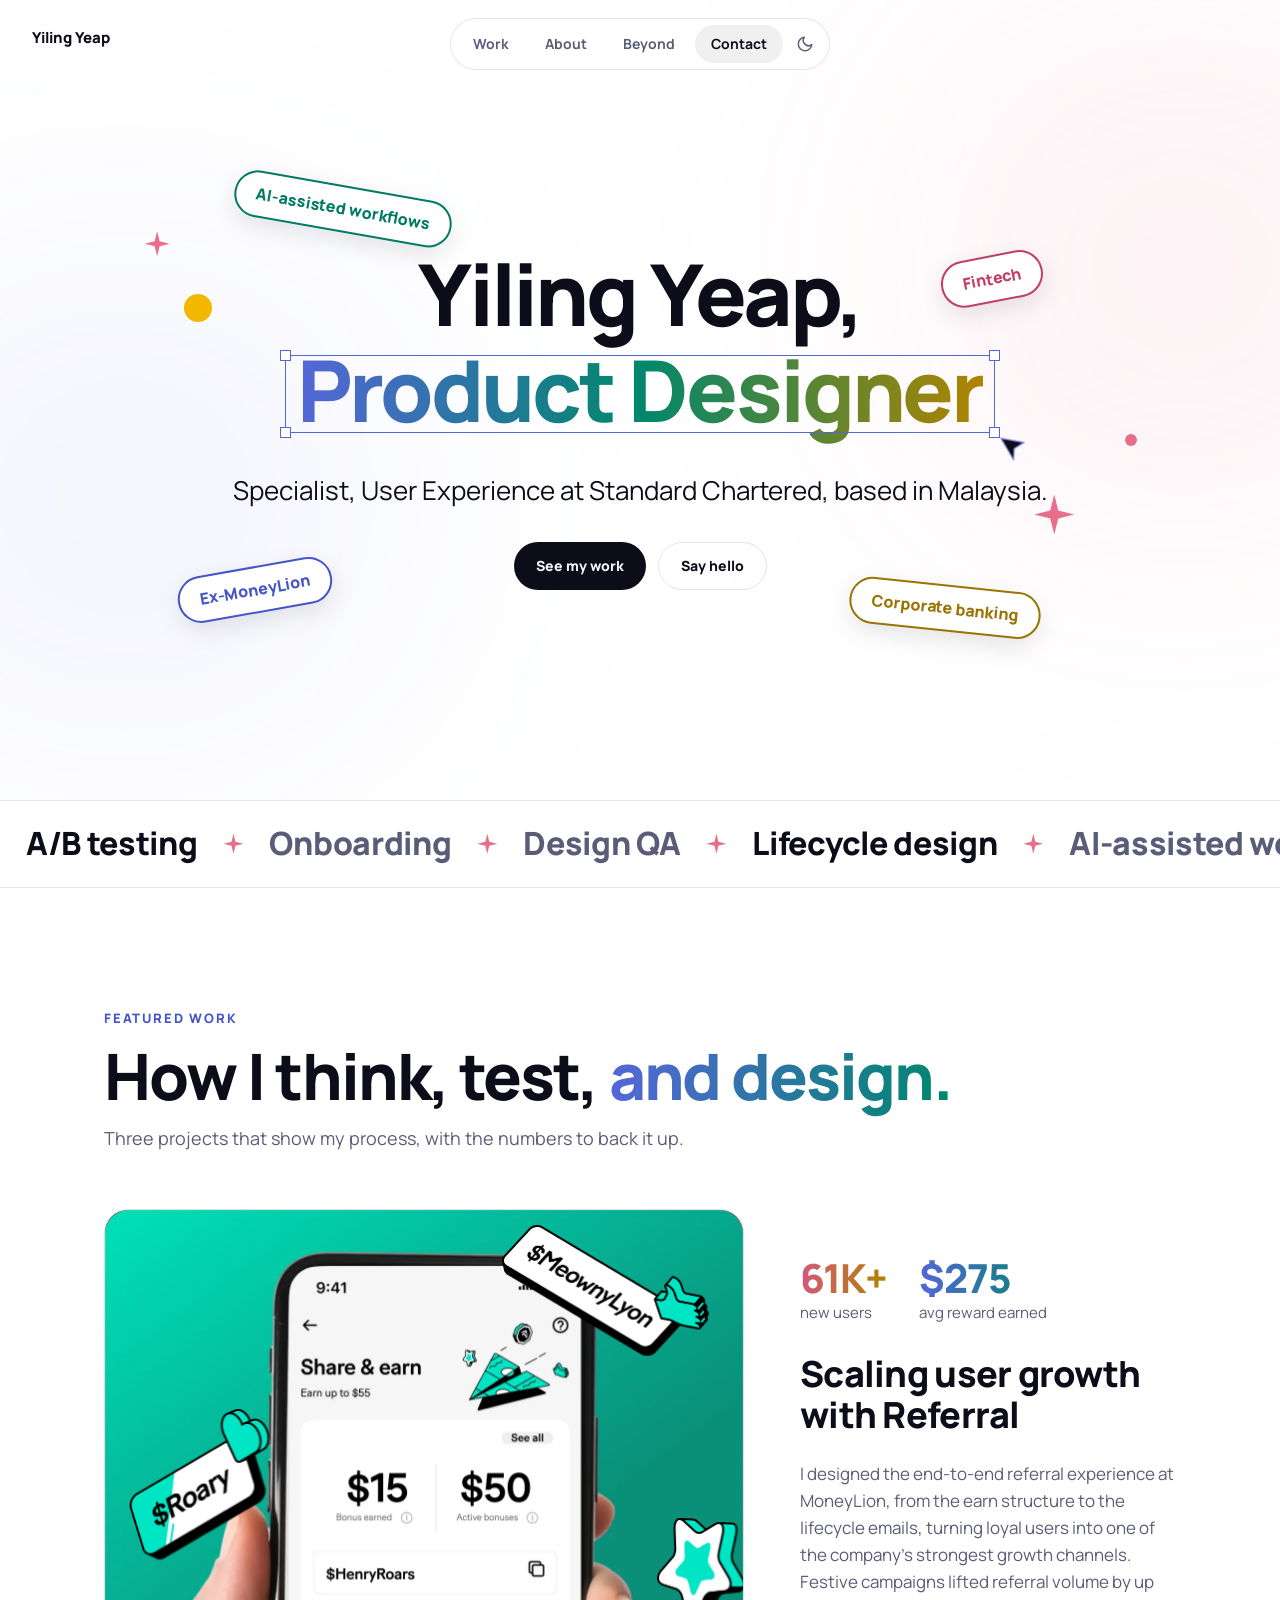
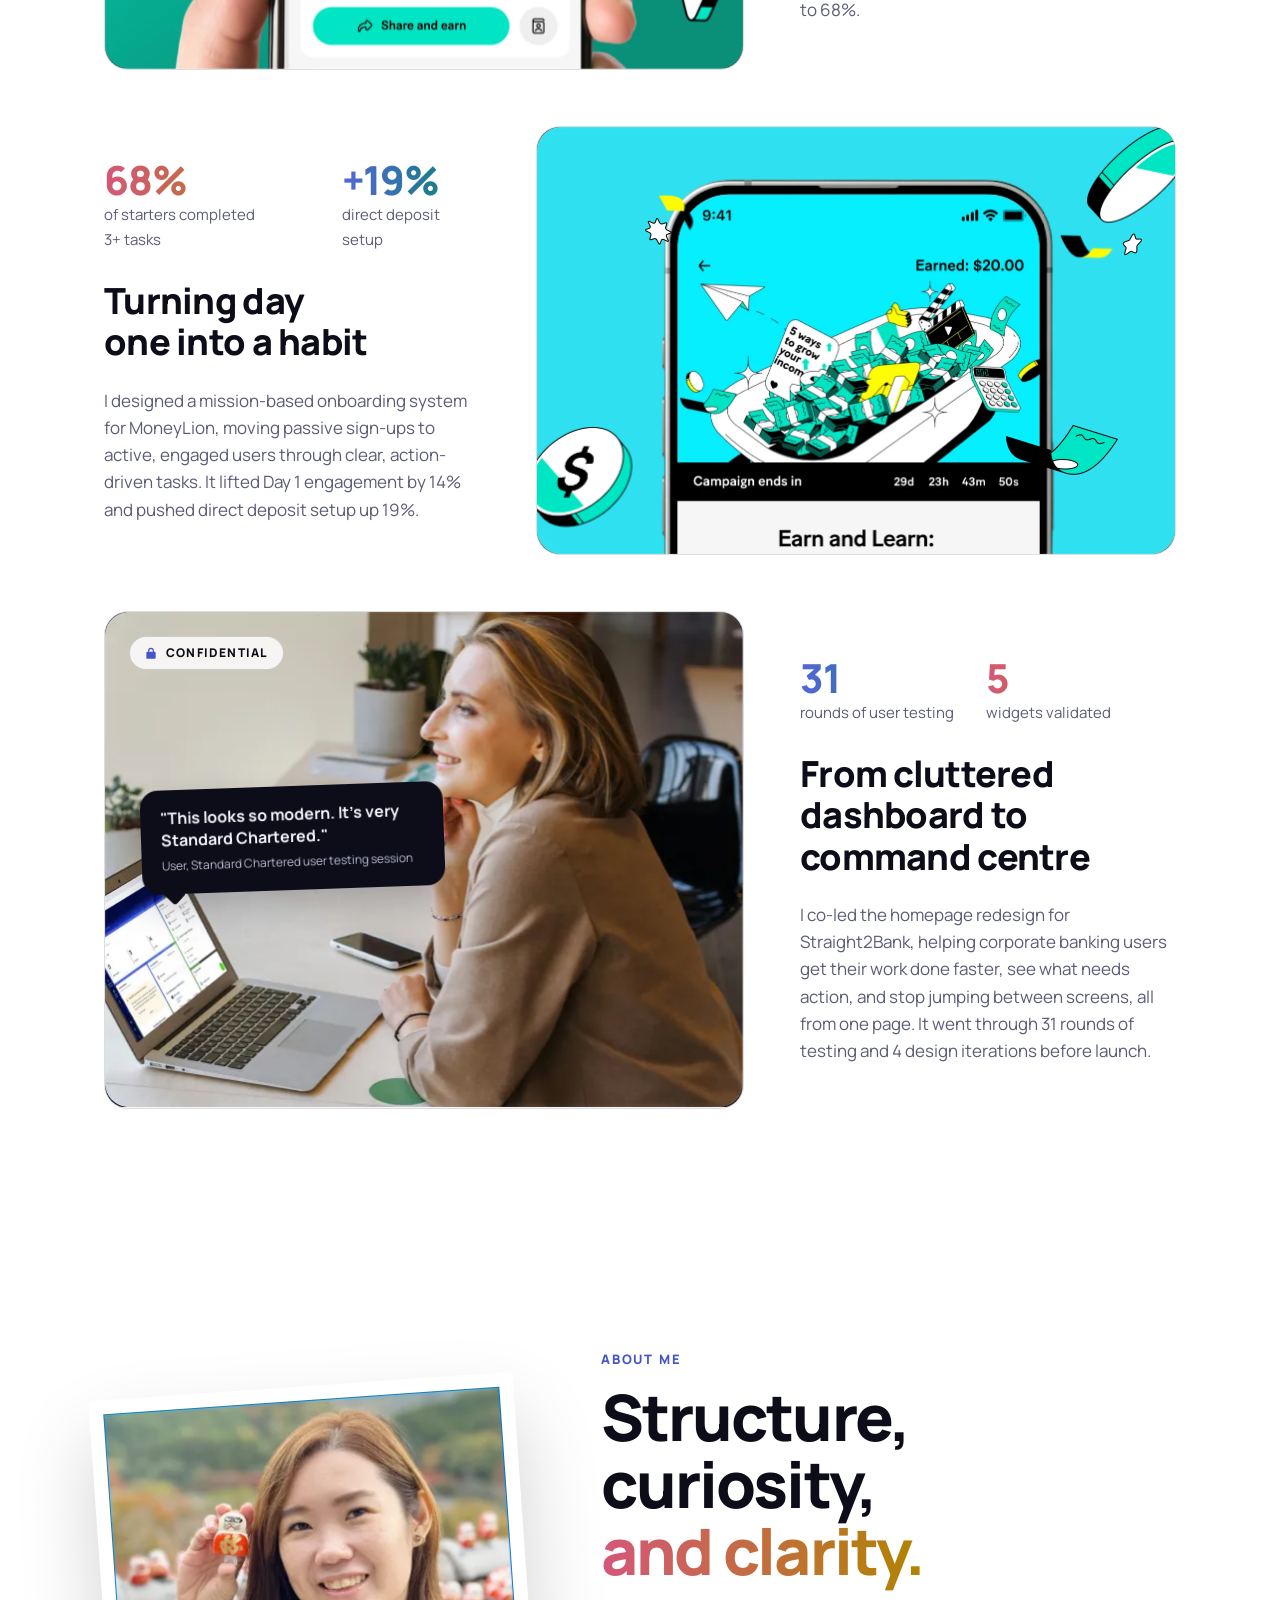
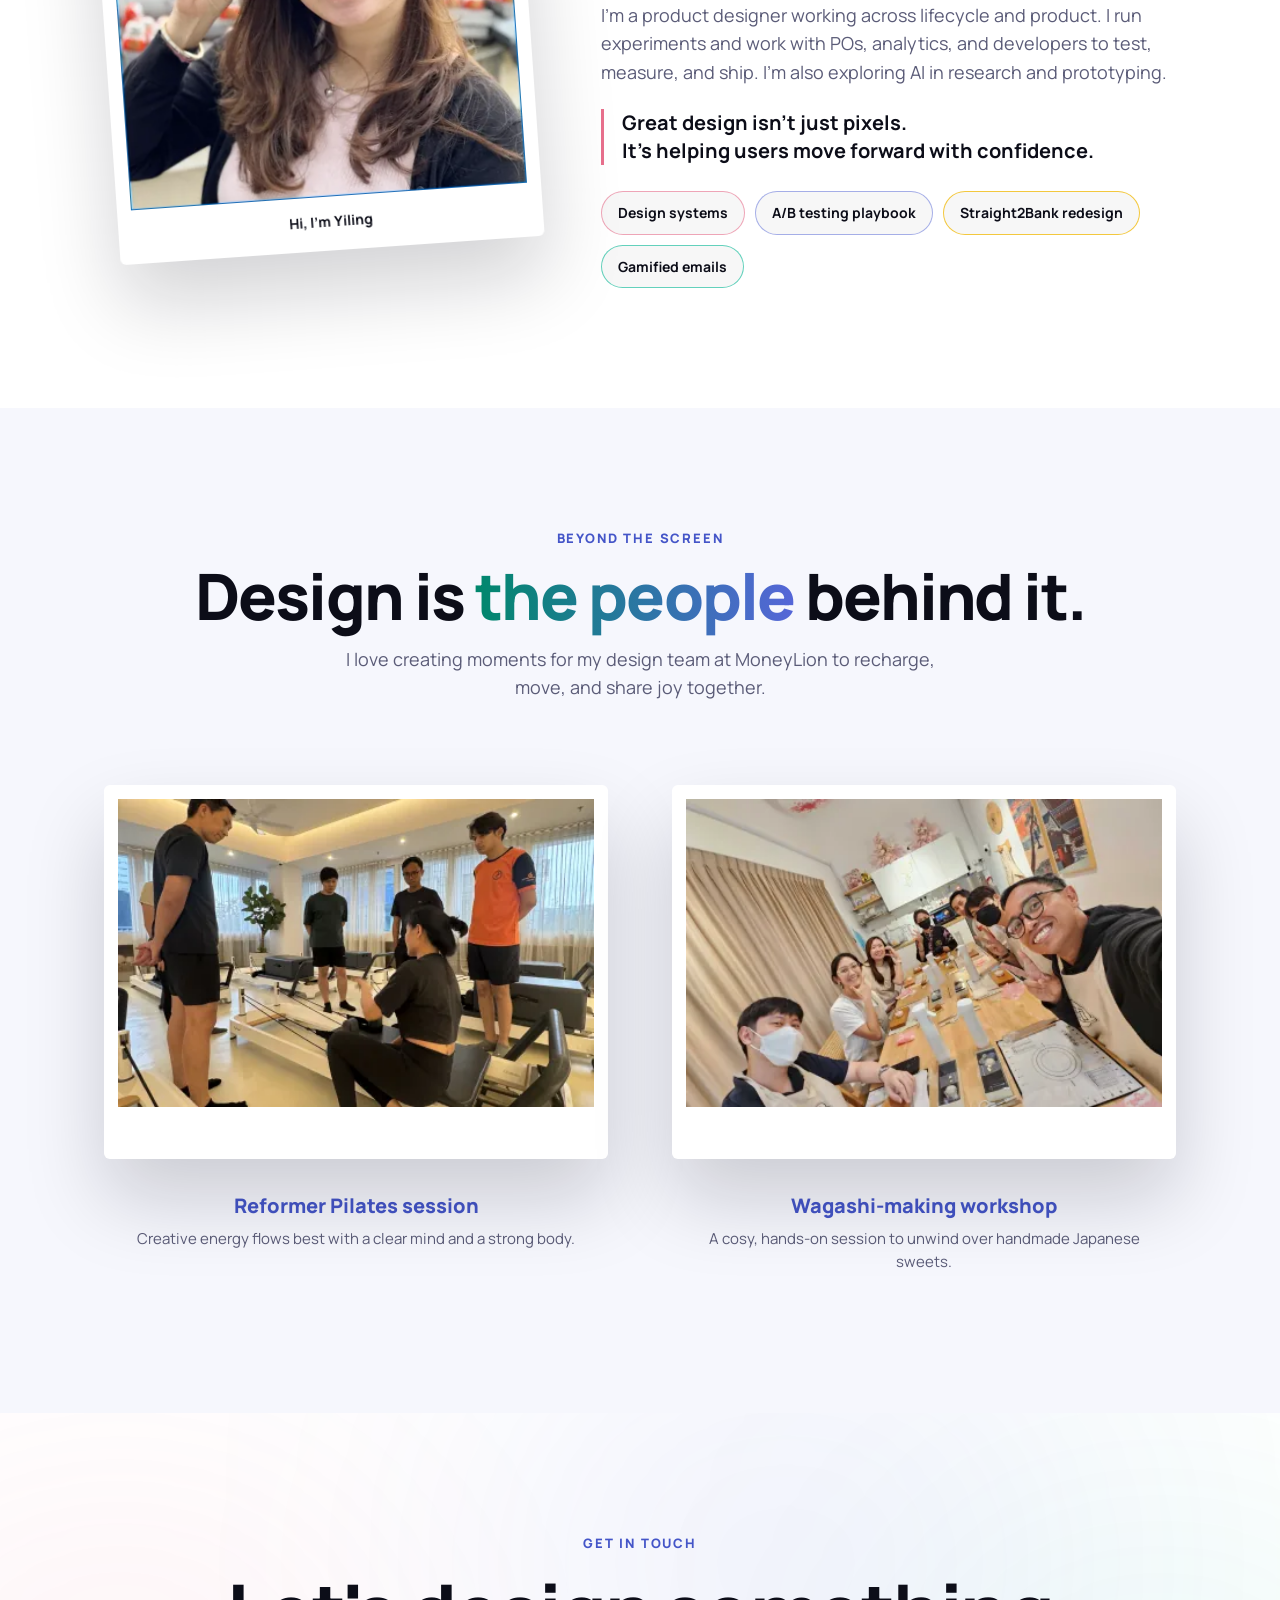
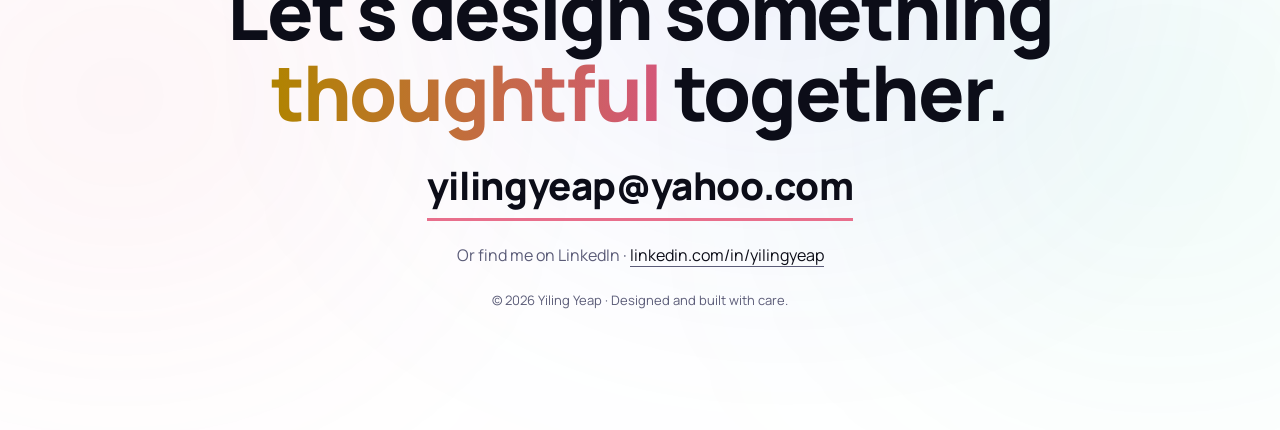
==== commit b29615b0: "Speed: convert big images to WebP, lazy-load below the fold, non-blocking font Co-Authored-By: Claud" ====
--- a/index.html
+++ b/index.html
@@ -3,6 +3,10 @@
 <head>
 <meta charset="utf-8">
 <meta name="viewport" content="width=device-width,initial-scale=1">
+<link rel="icon" href="favicon-32.png?v=5" type="image/png" sizes="32x32">
+<link rel="icon" href="favicon-16.png?v=5" type="image/png" sizes="16x16">
+<link rel="shortcut icon" href="favicon.ico?v=5">
+<link rel="apple-touch-icon" href="apple-touch-icon.png?v=5">
 <title>Yiling Yeap · Product Designer</title>
 <meta name="description" content="Yiling Yeap, Product Designer. Specialist, User Experience at Standard Chartered, based in Malaysia.">
 <meta property="og:title" content="Yiling Yeap · Product Designer">
@@ -15,7 +19,8 @@
 </script>
 <link rel="preconnect" href="https://fonts.googleapis.com">
 <link rel="preconnect" href="https://fonts.gstatic.com" crossorigin>
-<link href="https://fonts.googleapis.com/css2?family=Manrope:wght@400;500;700;800&display=swap" rel="stylesheet">
+<link rel="preload" as="style" href="https://fonts.googleapis.com/css2?family=Manrope:wght@400;500;700;800&display=swap" onload="this.onload=null;this.rel='stylesheet'">
+<noscript><link rel="stylesheet" href="https://fonts.googleapis.com/css2?family=Manrope:wght@400;500;700;800&display=swap"></noscript>
 <style>/* critical fallback: keeps the theme toggle from ever rendering as an unstyled button */
 .theme-toggle{width:36px;height:36px;padding:0;margin:0;border:0;background:none;color:inherit;font:inherit;display:inline-grid;place-items:center;cursor:pointer;vertical-align:middle}
 .theme-toggle svg{width:18px;height:18px;display:block}
@@ -23,7 +28,7 @@
 html[data-theme="light"] .theme-toggle .i-sun{display:none}
 html[data-theme="light"] .theme-toggle .i-moon{display:block}</style>
 <!-- Cache-busting: bump ?v= on style.css and script.js (here and below) whenever either file changes -->
-<link rel="stylesheet" href="style.css?v=20261031e">
+<link rel="stylesheet" href="style.css?v=20261101a">
 </head>
 <body>
 
@@ -77,10 +82,10 @@
     </div>
 
     <article class="feature reveal">
-      <div class="vis"><a href="referral.html" aria-label="Read the Referral case study"><div class="anim anim-referral"><img class="base" src="assets/referral-plate.png?v=20261031e" alt="MoneyLion Share and earn referral screen held in a hand" width="640" height="460">
-          <img class="el el-roary" src="assets/referral-tag-roary.png?v=20261031e" alt="" width="148" height="163" style="left:2.9688%;top:43.0435%;width:23.125%;height:35.5435%">
-          <img class="el el-meow" src="assets/referral-tag-meownylyon.png?v=20261031e" alt="" width="208" height="131" style="left:62.1875%;top:3.2609%;width:32.5%;height:28.4783%">
-          <img class="el el-star" src="assets/referral-star.png?v=20261031e" alt="" width="88" height="104" style="left:86.5625%;top:67.1739%;width:13.75%;height:22.7174%">
+      <div class="vis"><a href="referral.html" aria-label="Read the Referral case study"><div class="anim anim-referral"><img class="base" src="assets/referral-plate.webp?v=20261101a" alt="MoneyLion Share and earn referral screen held in a hand" width="640" height="460">
+          <img class="el el-roary" src="assets/referral-tag-roary.png?v=20261101a" alt="" width="148" height="163" style="left:2.9688%;top:43.0435%;width:23.125%;height:35.5435%">
+          <img class="el el-meow" src="assets/referral-tag-meownylyon.png?v=20261101a" alt="" width="208" height="131" style="left:62.1875%;top:3.2609%;width:32.5%;height:28.4783%">
+          <img class="el el-star" src="assets/referral-star.png?v=20261101a" alt="" width="88" height="104" style="left:86.5625%;top:67.1739%;width:13.75%;height:22.7174%">
         </div></a></div>
       <div class="info">
         <div class="stats">
@@ -93,14 +98,14 @@
     </article>
 
     <article class="feature flip reveal">
-      <div class="vis"><a href="onboarding.html" aria-label="Read the Onboarding Missions case study"><div class="anim anim-onboarding"><img class="base" src="assets/onboarding-plate.png?v=20261031e" alt="MoneyLion Earn and Learn onboarding mission screen" width="640" height="429" loading="lazy">
-          <img class="el el-coin-large" src="assets/onboarding-coin-large.png?v=20261031e" alt="" width="103" height="97" loading="lazy" style="left:86.1719%;top:-0.1166%;width:16.0938%;height:22.7273%">
-          <img class="el el-band" src="assets/onboarding-confetti-band.png?v=20261031e" alt="" width="66" height="64" loading="lazy" style="left:80.625%;top:20.979%;width:10.3906%;height:14.9184%">
-          <img class="el el-star-s" src="assets/onboarding-star-small.png?v=20261031e" alt="" width="39" height="39" loading="lazy" style="left:90.3125%;top:23.0769%;width:6.0938%;height:9.0909%">
-          <img class="el el-yellow" src="assets/onboarding-confetti-yellow.png?v=20261031e" alt="" width="38" height="48" loading="lazy" style="left:19.0625%;top:13.986%;width:5.9375%;height:11.3054%">
-          <img class="el el-star-p" src="assets/onboarding-star-spiky.png?v=20261031e" alt="" width="27" height="27" loading="lazy" style="left:16.9531%;top:21.3287%;width:4.2188%;height:6.2937%">
-          <img class="el el-coin-dollar" src="assets/onboarding-coin-dollar.png?v=20261031e" alt="" width="125" height="132" loading="lazy" style="left:-3.125%;top:66.4336%;width:19.6094%;height:30.8858%">
-          <img class="el el-cash" src="assets/onboarding-cash.png?v=20261031e" alt="" width="112" height="50" loading="lazy" style="left:73.5156%;top:69.8135%;width:17.5%;height:11.655%">
+      <div class="vis"><a href="onboarding.html" aria-label="Read the Onboarding Missions case study"><div class="anim anim-onboarding"><img class="base" src="assets/onboarding-plate.webp?v=20261101a" alt="MoneyLion Earn and Learn onboarding mission screen" width="640" height="429" loading="lazy">
+          <img class="el el-coin-large" src="assets/onboarding-coin-large.png?v=20261101a" alt="" width="103" height="97" loading="lazy" style="left:86.1719%;top:-0.1166%;width:16.0938%;height:22.7273%">
+          <img class="el el-band" src="assets/onboarding-confetti-band.png?v=20261101a" alt="" width="66" height="64" loading="lazy" style="left:80.625%;top:20.979%;width:10.3906%;height:14.9184%">
+          <img class="el el-star-s" src="assets/onboarding-star-small.png?v=20261101a" alt="" width="39" height="39" loading="lazy" style="left:90.3125%;top:23.0769%;width:6.0938%;height:9.0909%">
+          <img class="el el-yellow" src="assets/onboarding-confetti-yellow.png?v=20261101a" alt="" width="38" height="48" loading="lazy" style="left:19.0625%;top:13.986%;width:5.9375%;height:11.3054%">
+          <img class="el el-star-p" src="assets/onboarding-star-spiky.png?v=20261101a" alt="" width="27" height="27" loading="lazy" style="left:16.9531%;top:21.3287%;width:4.2188%;height:6.2937%">
+          <img class="el el-coin-dollar" src="assets/onboarding-coin-dollar.png?v=20261101a" alt="" width="125" height="132" loading="lazy" style="left:-3.125%;top:66.4336%;width:19.6094%;height:30.8858%">
+          <img class="el el-cash" src="assets/onboarding-cash.png?v=20261101a" alt="" width="112" height="50" loading="lazy" style="left:73.5156%;top:69.8135%;width:17.5%;height:11.655%">
         </div></a></div>
       <div class="info">
         <div class="stats">
@@ -115,7 +120,7 @@
     <article class="feature conf reveal">
       <div class="vis">
         <span class="badge-conf"><svg width="14" height="14" viewBox="0 0 24 24" fill="currentColor" aria-hidden="true"><path d="M7 10V8a5 5 0 0 1 10 0v2h1a2 2 0 0 1 2 2v8a2 2 0 0 1-2 2H6a2 2 0 0 1-2-2v-8a2 2 0 0 1 2-2h1Zm2 0h6V8a3 3 0 0 0-6 0v2Z"/></svg>Confidential</span>
-        <img src="assets/s2b.png" alt="Straight2Bank dashboard on a laptop" width="640" height="497">
+        <img src="assets/s2b.webp?v=20261101a" alt="Straight2Bank dashboard on a laptop" width="640" height="497" loading="lazy" decoding="async">
         <figure class="bubble">
           <blockquote>"This looks so modern. It's very Standard Chartered."</blockquote>
           <figcaption>User, Standard Chartered user testing session</figcaption>
@@ -137,7 +142,7 @@
   <div class="wrap about-grid">
     <div class="reveal">
       <figure class="polaroid tilt-l">
-        <img src="assets/me.png" alt="Yiling holding a small red daruma doll" width="403" height="403" loading="lazy">
+        <img src="assets/me.webp?v=20261101a" alt="Yiling holding a small red daruma doll" width="403" height="403" loading="lazy">
         <figcaption>Hi, I'm Yiling</figcaption>
       </figure>
     </div>
@@ -162,11 +167,11 @@
     </div>
     <div class="pair">
       <figure class="moment reveal">
-        <div class="polaroid pl"><img src="assets/pilates.png" alt="Team reformer pilates session" width="411" height="266" loading="lazy"></div>
+        <div class="polaroid pl"><img src="assets/pilates.webp?v=20261101a" alt="Team reformer pilates session" width="411" height="266" loading="lazy"></div>
         <figcaption><b>Reformer Pilates session</b><small>Creative energy flows best with a clear mind and a strong body.</small></figcaption>
       </figure>
       <figure class="moment reveal">
-        <div class="polaroid pr"><img src="assets/wagashi.png" alt="Team wagashi-making workshop" width="411" height="266" loading="lazy"></div>
+        <div class="polaroid pr"><img src="assets/wagashi.webp?v=20261101a" alt="Team wagashi-making workshop" width="411" height="266" loading="lazy"></div>
         <figcaption><b>Wagashi-making workshop</b><small>A cosy, hands-on session to unwind over handmade Japanese sweets.</small></figcaption>
       </figure>
     </div>
@@ -186,6 +191,6 @@
 </main>
 
 <div class="toast" id="toast" role="status" aria-live="polite">Case study coming soon</div>
-<script src="script.js?v=20261031e"></script>
+<script src="script.js?v=20261101a"></script>
 </body>
 </html>
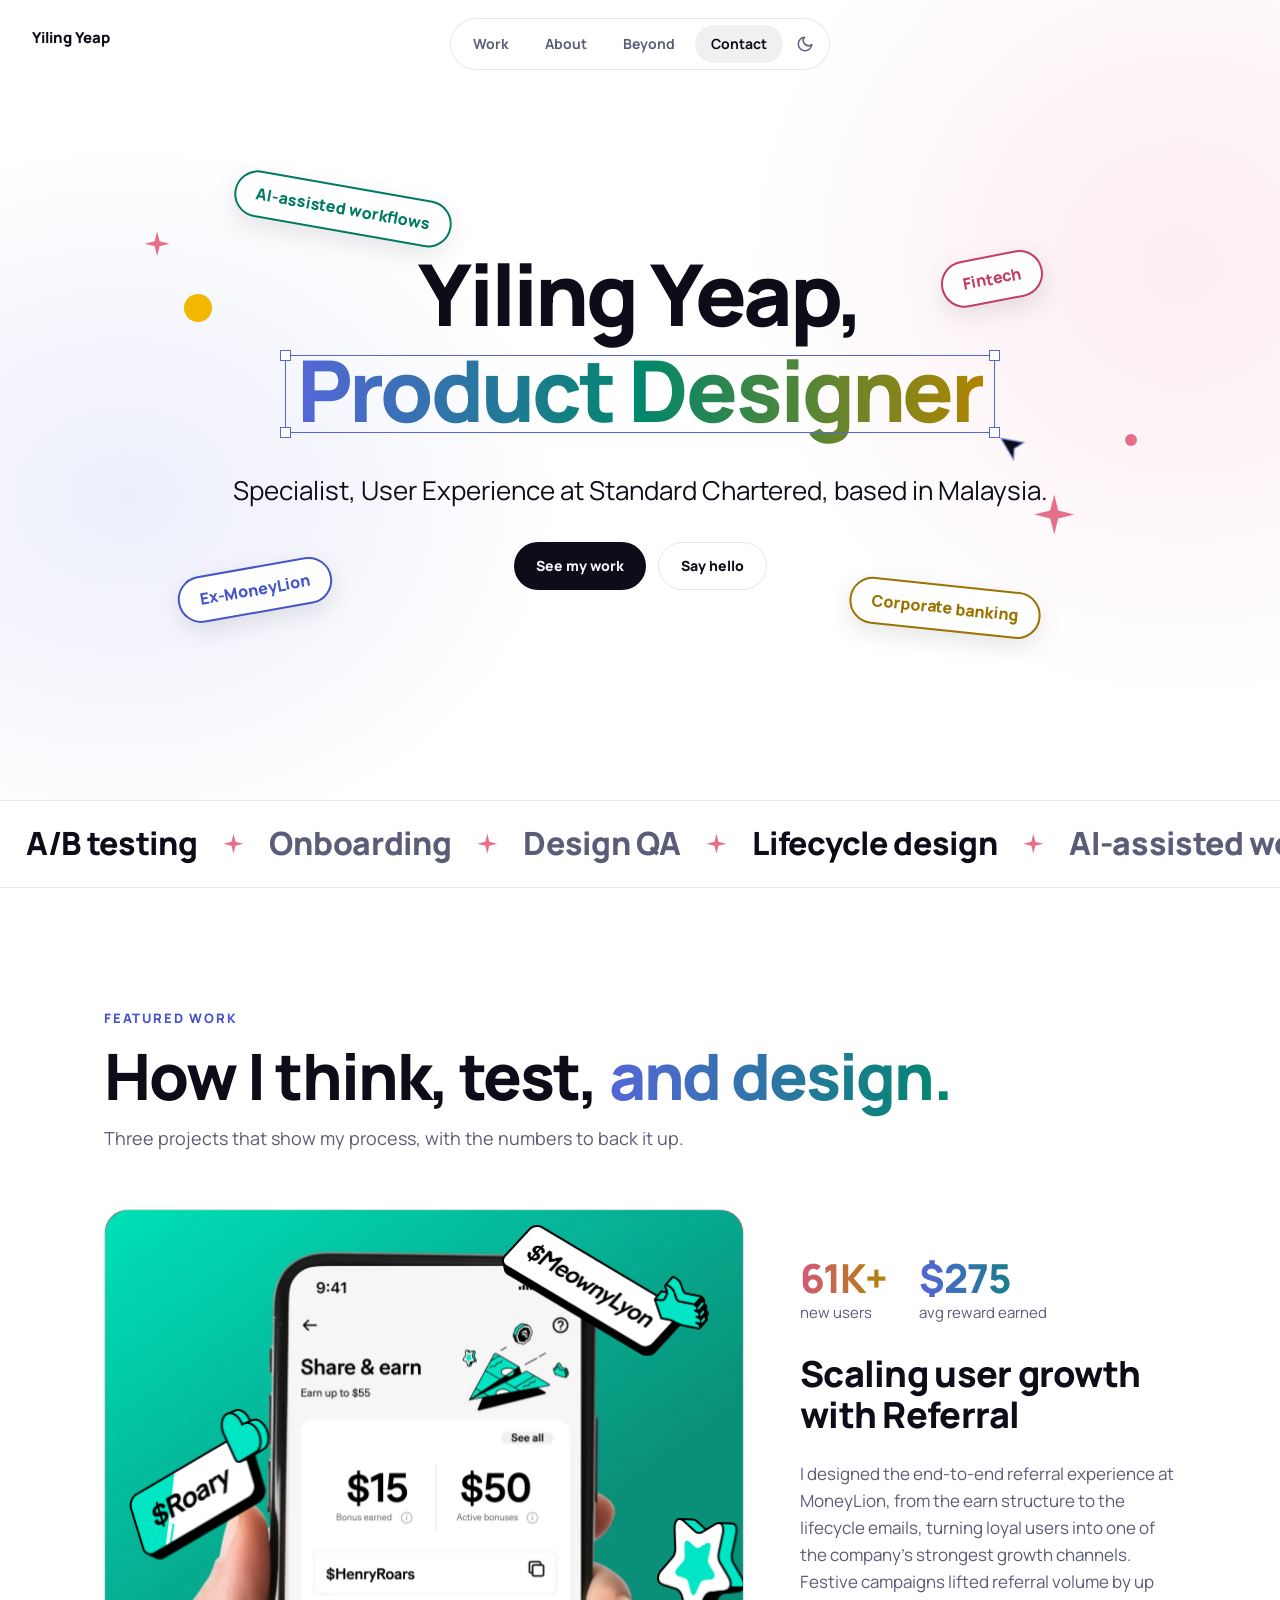
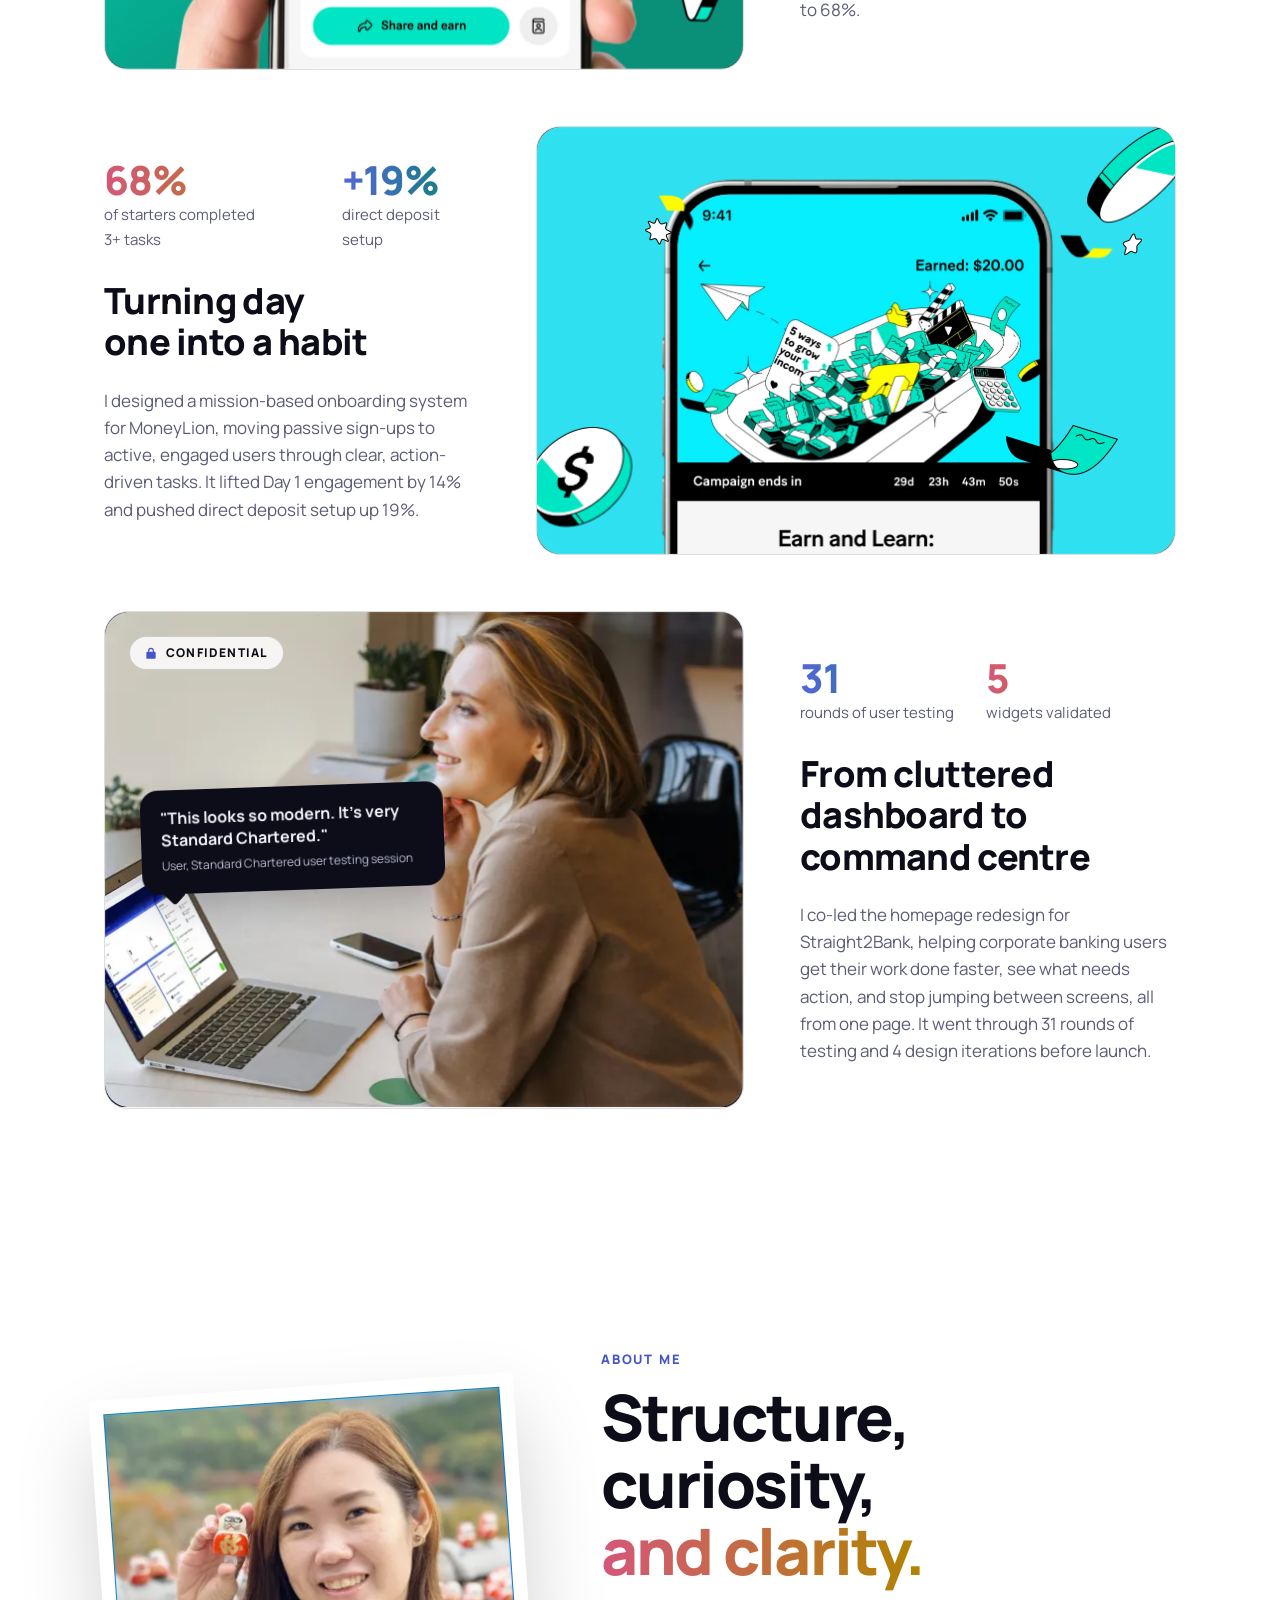
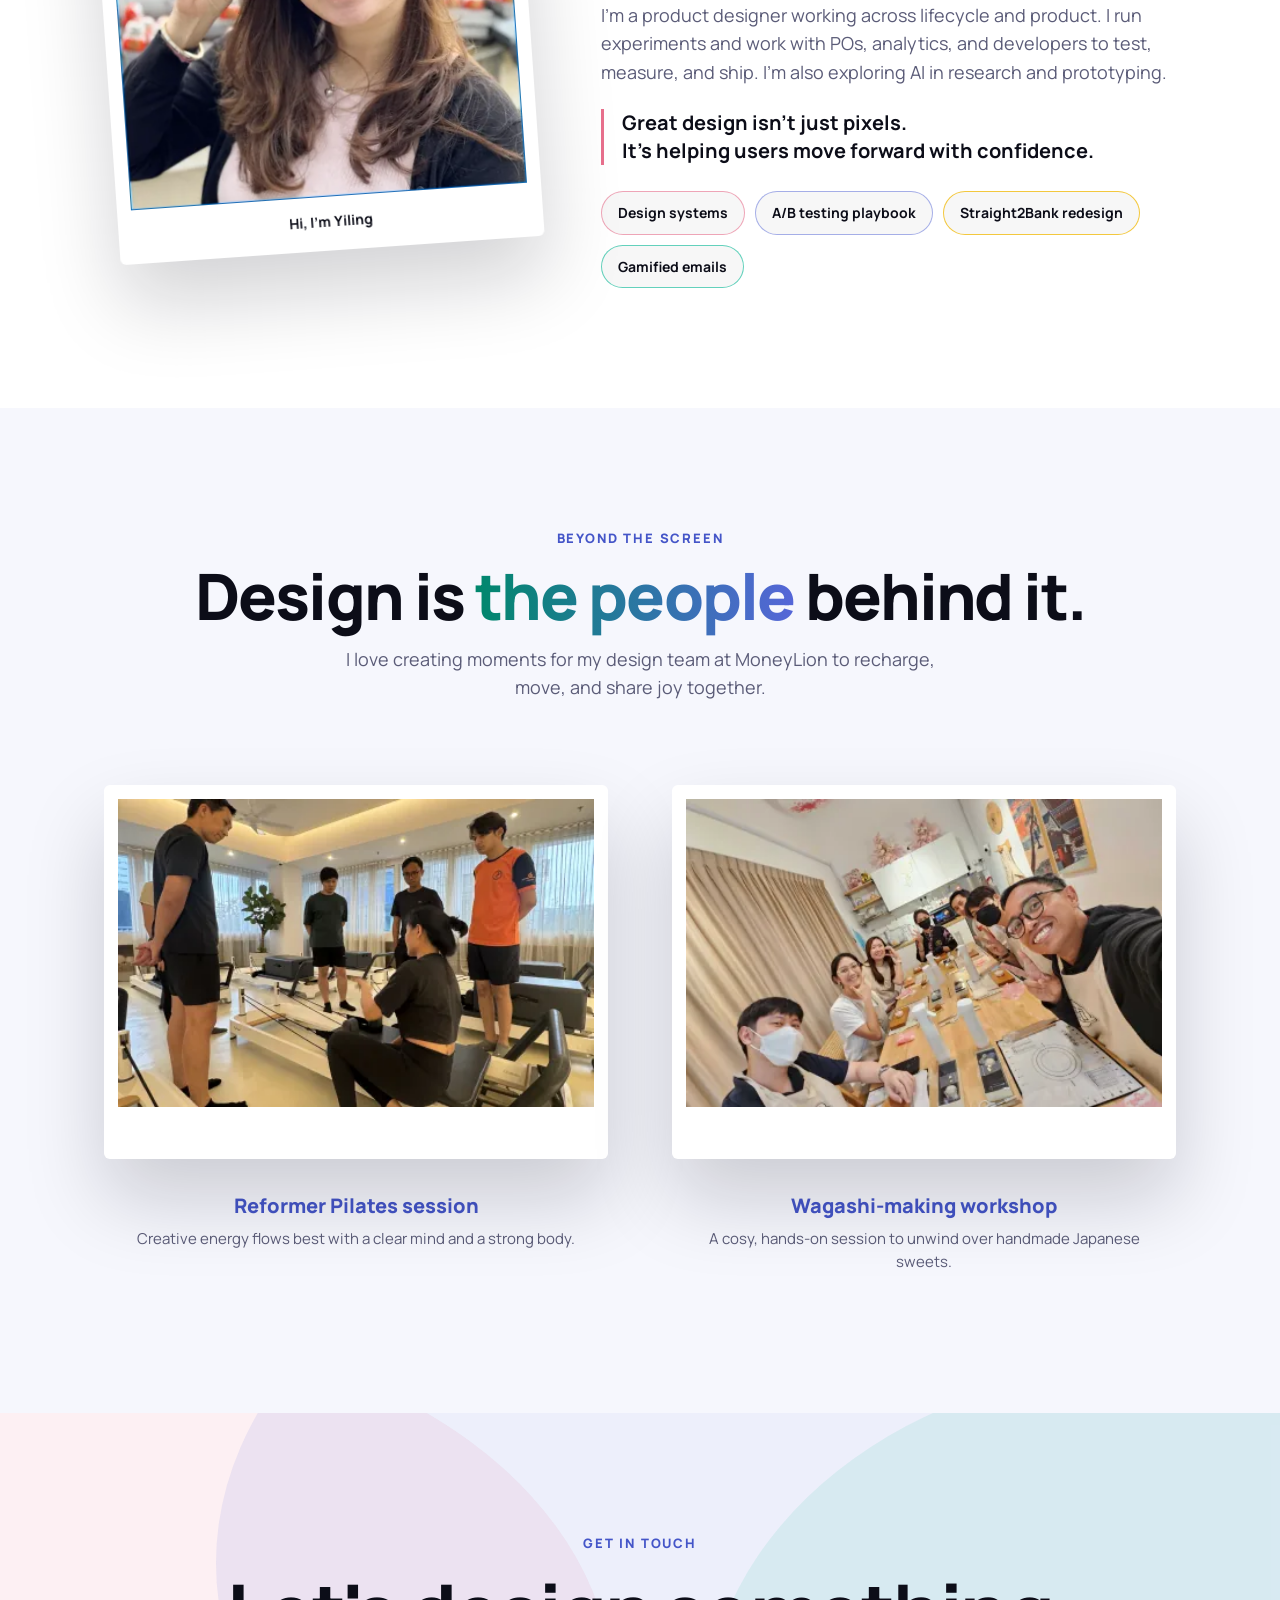
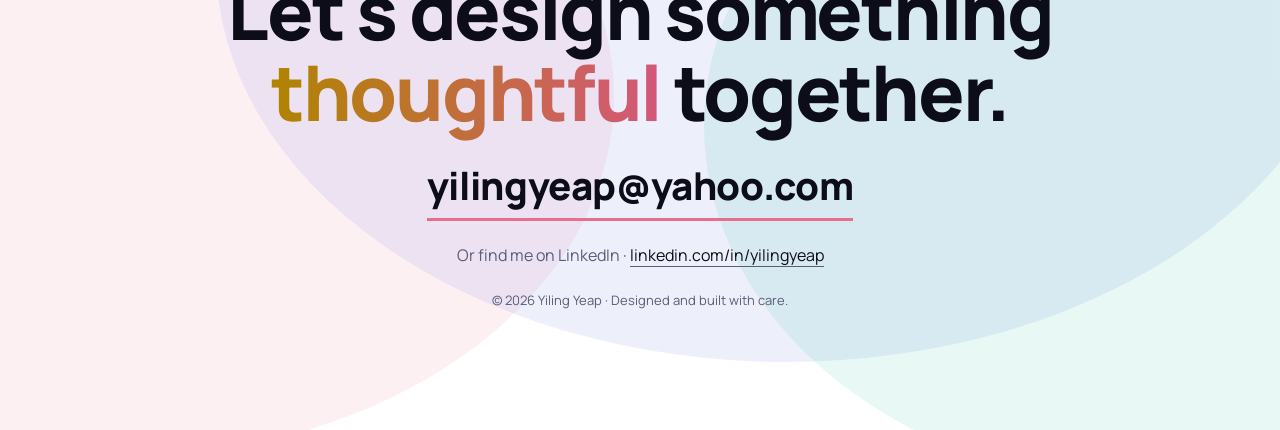
==== commit 2a65bb08: "Speed: replace filter:blur(140px) hero glows with radial gradients (slow on iOS Safari), stop decora" ====
--- a/index.html
+++ b/index.html
@@ -28,7 +28,7 @@
 html[data-theme="light"] .theme-toggle .i-sun{display:none}
 html[data-theme="light"] .theme-toggle .i-moon{display:block}</style>
 <!-- Cache-busting: bump ?v= on style.css and script.js (here and below) whenever either file changes -->
-<link rel="stylesheet" href="style.css?v=20261101a">
+<link rel="stylesheet" href="style.css?v=20261101b">
 </head>
 <body>
 
@@ -82,10 +82,10 @@
     </div>
 
     <article class="feature reveal">
-      <div class="vis"><a href="referral.html" aria-label="Read the Referral case study"><div class="anim anim-referral"><img class="base" src="assets/referral-plate.webp?v=20261101a" alt="MoneyLion Share and earn referral screen held in a hand" width="640" height="460">
-          <img class="el el-roary" src="assets/referral-tag-roary.png?v=20261101a" alt="" width="148" height="163" style="left:2.9688%;top:43.0435%;width:23.125%;height:35.5435%">
-          <img class="el el-meow" src="assets/referral-tag-meownylyon.png?v=20261101a" alt="" width="208" height="131" style="left:62.1875%;top:3.2609%;width:32.5%;height:28.4783%">
-          <img class="el el-star" src="assets/referral-star.png?v=20261101a" alt="" width="88" height="104" style="left:86.5625%;top:67.1739%;width:13.75%;height:22.7174%">
+      <div class="vis"><a href="referral.html" aria-label="Read the Referral case study"><div class="anim anim-referral"><img class="base" src="assets/referral-plate.webp?v=20261101b" alt="MoneyLion Share and earn referral screen held in a hand" width="640" height="460">
+          <img class="el el-roary" src="assets/referral-tag-roary.png?v=20261101b" alt="" width="148" height="163" style="left:2.9688%;top:43.0435%;width:23.125%;height:35.5435%">
+          <img class="el el-meow" src="assets/referral-tag-meownylyon.png?v=20261101b" alt="" width="208" height="131" style="left:62.1875%;top:3.2609%;width:32.5%;height:28.4783%">
+          <img class="el el-star" src="assets/referral-star.png?v=20261101b" alt="" width="88" height="104" style="left:86.5625%;top:67.1739%;width:13.75%;height:22.7174%">
         </div></a></div>
       <div class="info">
         <div class="stats">
@@ -98,14 +98,14 @@
     </article>
 
     <article class="feature flip reveal">
-      <div class="vis"><a href="onboarding.html" aria-label="Read the Onboarding Missions case study"><div class="anim anim-onboarding"><img class="base" src="assets/onboarding-plate.webp?v=20261101a" alt="MoneyLion Earn and Learn onboarding mission screen" width="640" height="429" loading="lazy">
-          <img class="el el-coin-large" src="assets/onboarding-coin-large.png?v=20261101a" alt="" width="103" height="97" loading="lazy" style="left:86.1719%;top:-0.1166%;width:16.0938%;height:22.7273%">
-          <img class="el el-band" src="assets/onboarding-confetti-band.png?v=20261101a" alt="" width="66" height="64" loading="lazy" style="left:80.625%;top:20.979%;width:10.3906%;height:14.9184%">
-          <img class="el el-star-s" src="assets/onboarding-star-small.png?v=20261101a" alt="" width="39" height="39" loading="lazy" style="left:90.3125%;top:23.0769%;width:6.0938%;height:9.0909%">
-          <img class="el el-yellow" src="assets/onboarding-confetti-yellow.png?v=20261101a" alt="" width="38" height="48" loading="lazy" style="left:19.0625%;top:13.986%;width:5.9375%;height:11.3054%">
-          <img class="el el-star-p" src="assets/onboarding-star-spiky.png?v=20261101a" alt="" width="27" height="27" loading="lazy" style="left:16.9531%;top:21.3287%;width:4.2188%;height:6.2937%">
-          <img class="el el-coin-dollar" src="assets/onboarding-coin-dollar.png?v=20261101a" alt="" width="125" height="132" loading="lazy" style="left:-3.125%;top:66.4336%;width:19.6094%;height:30.8858%">
-          <img class="el el-cash" src="assets/onboarding-cash.png?v=20261101a" alt="" width="112" height="50" loading="lazy" style="left:73.5156%;top:69.8135%;width:17.5%;height:11.655%">
+      <div class="vis"><a href="onboarding.html" aria-label="Read the Onboarding Missions case study"><div class="anim anim-onboarding"><img class="base" src="assets/onboarding-plate.webp?v=20261101b" alt="MoneyLion Earn and Learn onboarding mission screen" width="640" height="429" loading="lazy">
+          <img class="el el-coin-large" src="assets/onboarding-coin-large.png?v=20261101b" alt="" width="103" height="97" loading="lazy" style="left:86.1719%;top:-0.1166%;width:16.0938%;height:22.7273%">
+          <img class="el el-band" src="assets/onboarding-confetti-band.png?v=20261101b" alt="" width="66" height="64" loading="lazy" style="left:80.625%;top:20.979%;width:10.3906%;height:14.9184%">
+          <img class="el el-star-s" src="assets/onboarding-star-small.png?v=20261101b" alt="" width="39" height="39" loading="lazy" style="left:90.3125%;top:23.0769%;width:6.0938%;height:9.0909%">
+          <img class="el el-yellow" src="assets/onboarding-confetti-yellow.png?v=20261101b" alt="" width="38" height="48" loading="lazy" style="left:19.0625%;top:13.986%;width:5.9375%;height:11.3054%">
+          <img class="el el-star-p" src="assets/onboarding-star-spiky.png?v=20261101b" alt="" width="27" height="27" loading="lazy" style="left:16.9531%;top:21.3287%;width:4.2188%;height:6.2937%">
+          <img class="el el-coin-dollar" src="assets/onboarding-coin-dollar.png?v=20261101b" alt="" width="125" height="132" loading="lazy" style="left:-3.125%;top:66.4336%;width:19.6094%;height:30.8858%">
+          <img class="el el-cash" src="assets/onboarding-cash.png?v=20261101b" alt="" width="112" height="50" loading="lazy" style="left:73.5156%;top:69.8135%;width:17.5%;height:11.655%">
         </div></a></div>
       <div class="info">
         <div class="stats">
@@ -120,7 +120,7 @@
     <article class="feature conf reveal">
       <div class="vis">
         <span class="badge-conf"><svg width="14" height="14" viewBox="0 0 24 24" fill="currentColor" aria-hidden="true"><path d="M7 10V8a5 5 0 0 1 10 0v2h1a2 2 0 0 1 2 2v8a2 2 0 0 1-2 2H6a2 2 0 0 1-2-2v-8a2 2 0 0 1 2-2h1Zm2 0h6V8a3 3 0 0 0-6 0v2Z"/></svg>Confidential</span>
-        <img src="assets/s2b.webp?v=20261101a" alt="Straight2Bank dashboard on a laptop" width="640" height="497" loading="lazy" decoding="async">
+        <img src="assets/s2b.webp?v=20261101b" alt="Straight2Bank dashboard on a laptop" width="640" height="497" loading="lazy" decoding="async">
         <figure class="bubble">
           <blockquote>"This looks so modern. It's very Standard Chartered."</blockquote>
           <figcaption>User, Standard Chartered user testing session</figcaption>
@@ -142,7 +142,7 @@
   <div class="wrap about-grid">
     <div class="reveal">
       <figure class="polaroid tilt-l">
-        <img src="assets/me.webp?v=20261101a" alt="Yiling holding a small red daruma doll" width="403" height="403" loading="lazy">
+        <img src="assets/me.webp?v=20261101b" alt="Yiling holding a small red daruma doll" width="403" height="403" loading="lazy">
         <figcaption>Hi, I'm Yiling</figcaption>
       </figure>
     </div>
@@ -167,11 +167,11 @@
     </div>
     <div class="pair">
       <figure class="moment reveal">
-        <div class="polaroid pl"><img src="assets/pilates.webp?v=20261101a" alt="Team reformer pilates session" width="411" height="266" loading="lazy"></div>
+        <div class="polaroid pl"><img src="assets/pilates.webp?v=20261101b" alt="Team reformer pilates session" width="411" height="266" loading="lazy"></div>
         <figcaption><b>Reformer Pilates session</b><small>Creative energy flows best with a clear mind and a strong body.</small></figcaption>
       </figure>
       <figure class="moment reveal">
-        <div class="polaroid pr"><img src="assets/wagashi.webp?v=20261101a" alt="Team wagashi-making workshop" width="411" height="266" loading="lazy"></div>
+        <div class="polaroid pr"><img src="assets/wagashi.webp?v=20261101b" alt="Team wagashi-making workshop" width="411" height="266" loading="lazy"></div>
         <figcaption><b>Wagashi-making workshop</b><small>A cosy, hands-on session to unwind over handmade Japanese sweets.</small></figcaption>
       </figure>
     </div>
@@ -191,6 +191,6 @@
 </main>
 
 <div class="toast" id="toast" role="status" aria-live="polite">Case study coming soon</div>
-<script src="script.js?v=20261101a"></script>
+<script src="script.js?v=20261101b"></script>
 </body>
 </html>
--- a/style.css
+++ b/style.css
@@ -91,9 +91,10 @@
 .cta{display:flex;gap:12px;margin-top:32px;flex-wrap:wrap;justify-content:center;opacity:0;animation:fade .8s .7s forwards}
 @keyframes up{to{transform:none}}
 @keyframes fade{to{opacity:1}}
-.glow{position:absolute;border-radius:50%;filter:blur(140px);pointer-events:none}
-.g-pink{width:36.1%;aspect-ratio:1;left:74.3%;top:4.2%;background:var(--glow-pink)}
-.g-peri{width:36.1%;aspect-ratio:520/420;left:-8.3%;top:38.7%;background:var(--glow-peri)}
+.glow{position:absolute;border-radius:50%;pointer-events:none;transform:scale(1.9)}
+/* radial falloff instead of filter:blur(140px): same soft look, but no huge blurred GPU layer (very slow on iOS Safari) */
+.g-pink{width:36.1%;aspect-ratio:1;left:74.3%;top:4.2%;background:radial-gradient(closest-side,var(--glow-pink),transparent)}
+.g-peri{width:36.1%;aspect-ratio:520/420;left:-8.3%;top:38.7%;background:radial-gradient(closest-side,var(--glow-peri),transparent)}
 .deco{position:absolute;inset:0;z-index:2;pointer-events:none}
 .tag{position:absolute;padding:12px 20px;border-radius:999px;transform:translate(-50%,-50%) rotate(var(--r));background:var(--bg);border:2px solid currentColor;font-weight:800;font-size:16px;line-height:1.2;white-space:nowrap;box-shadow:0 8px 24px var(--tag-shadow);animation:flt 5s ease-in-out infinite}
 .t-mint{color:var(--mint-t);left:26.8%;top:26.1%;--r:10deg}
@@ -111,6 +112,7 @@
 @media(max-width:900px){
   .hero{min-height:0;padding:120px 24px 80px}
   .tag,.spark,.d-white{display:none}
+  .dot{animation:none}
   .d-yellow{top:16%;left:8%}
   .g-pink{width:70%;left:40%}.g-peri{width:70%}
 }
